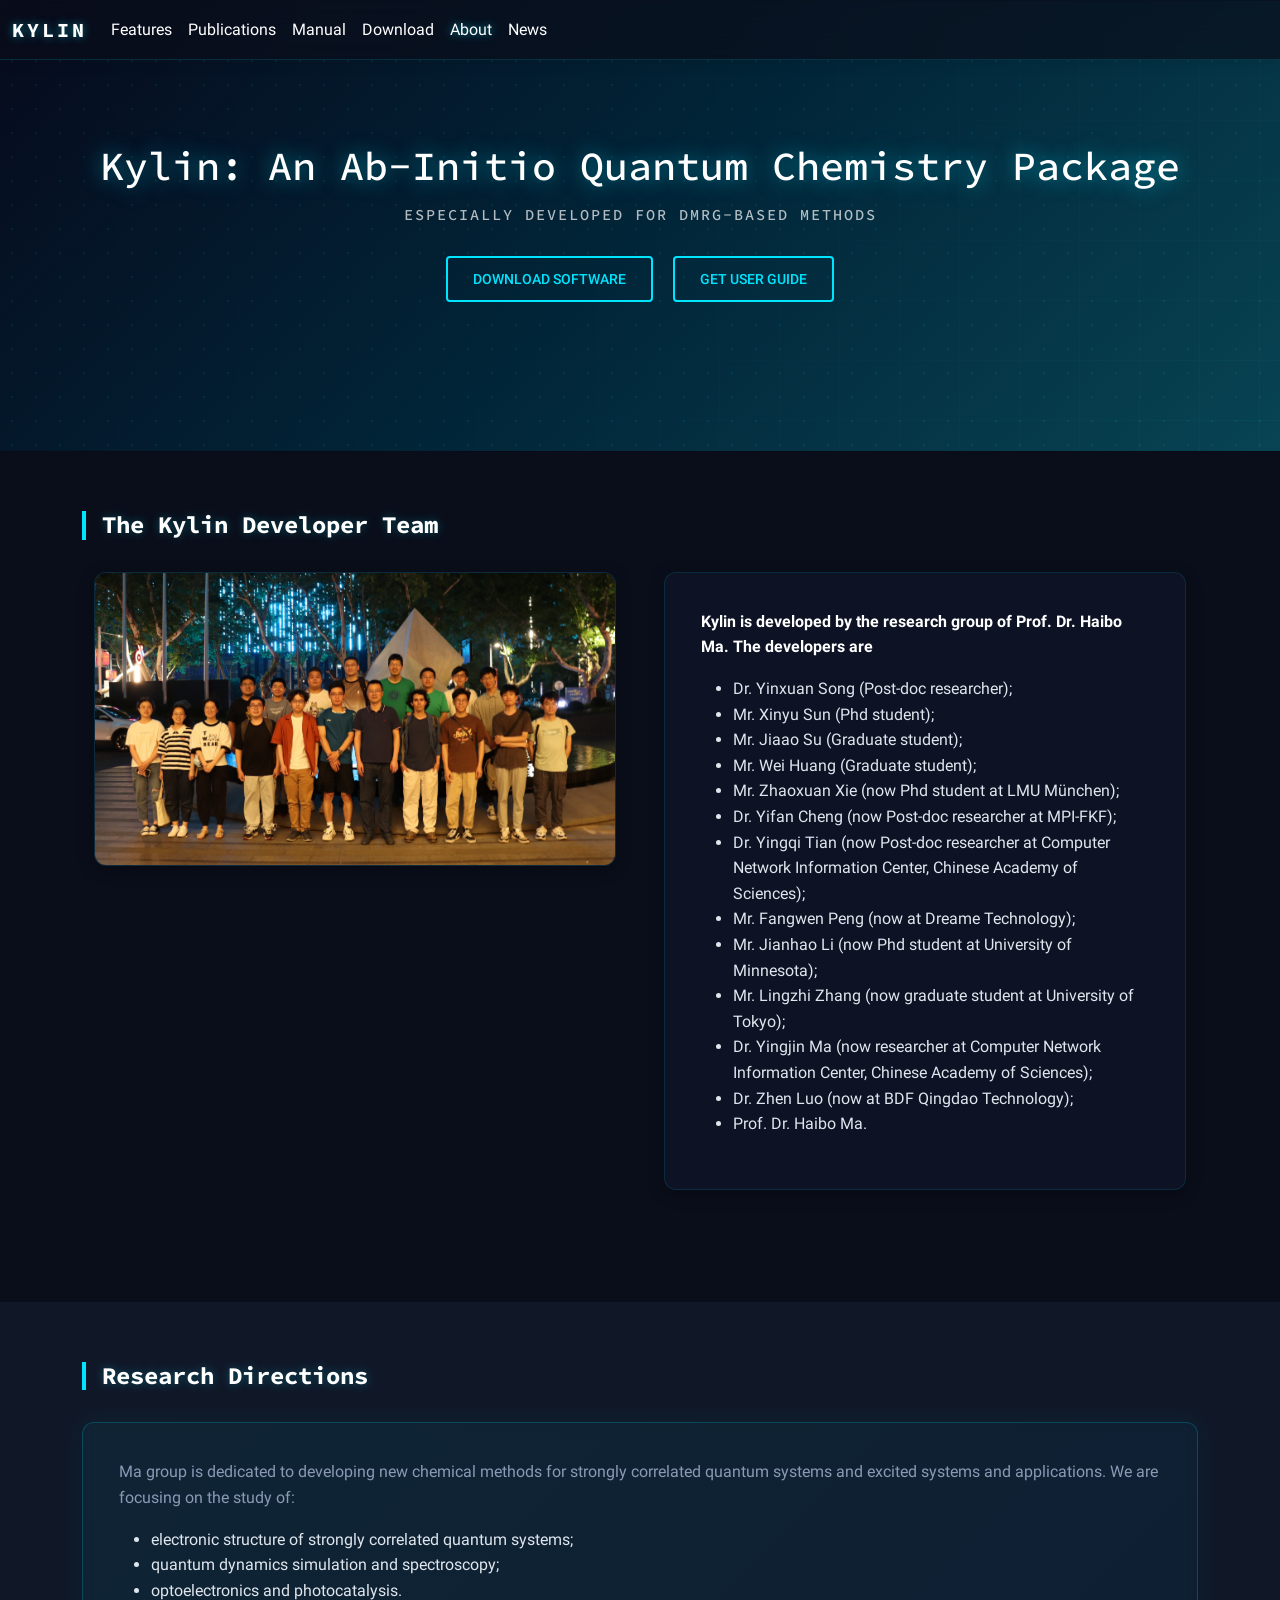
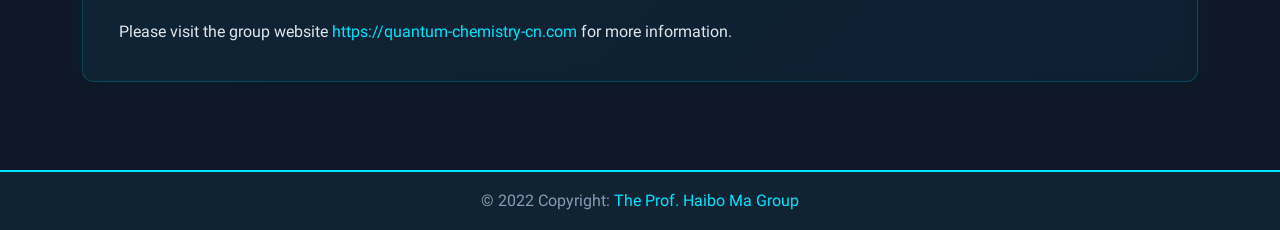
==== about.html @ 471c6437 "hello" ====
<!DOCTYPE html>
<html lang="en">

<head>
    <meta charset="UTF-8" />
    <meta name="viewport" content="width=device-width, initial-scale=1, shrink-to-fit=no" />
    <meta http-equiv="x-ua-compatible" content="ie=edge" />
    <title>Kylin: An Ab-Initio Quantum Chemistry Package</title>
    <!-- Google Fonts Roboto -->
    <link rel="stylesheet" href="css/roboto.css" />
    <!-- MDB -->
    <link rel="stylesheet" href="css/mdb.min.css" />
    <!-- Custom styles -->
    <link rel="stylesheet" href="css/style.css" />
</head>

<body>
    <!--Main Navigation-->
    <header>
        <style>
            /* Height for devices larger than 576px */
            @media (min-width: 992px) {
                #intro {
                    margin-top: -58.59px;
                    height: 50vh !important;
                }
            }

            .navbar .nav-link {
                color: #fff !important;
            }
        </style>

        <!-- Navbar -->
        <nav class="navbar navbar-expand-lg navbar-dark d-none d-lg-block" style="z-index: 2000;">
            <div class="container-fluid">
                <!-- Navbar brand -->
                <a class="navbar-brand nav-link" target="_blank" href="https://kylin-qc.com">
                    <strong>Kylin</strong>
                </a>
                <button class="navbar-toggler" type="button" data-mdb-toggle="collapse"
                    data-mdb-target="#navbarExample01" aria-controls="navbarExample01" aria-expanded="false"
                    aria-label="Toggle navigation">
                    <i class="fas fa-bars"></i>
                </button>
                <div class="collapse navbar-collapse" id="navbarExample01">
                    <ul class="navbar-nav me-auto mb-2 mb-lg-0">
                        <li class="nav-item">
                            <a class="nav-link" href="index.html" target="_self">Features</a>
                        </li>
                        <li class="nav-item">
                            <a class="nav-link" href="publications.html" target="_self">Publications</a>
                        </li>
                        <li class="nav-item">
                            <a class="nav-link" href="files/KylinManual.pdf" target="_self">Manual</a>
                        </li>
                        <li class="nav-item">
                            <a class="nav-link" href="download.html" target="_self">Download</a>
                        </li>
                        <li class="nav-item active">
                            <a class="nav-link" aria-current="page" href="about.html">About</a>
                        </li>
                        <li class="nav-item">
                            <a class="nav-link" href="news.html" target="_self">News</a>
                        </li>
                    </ul>
                </div>
            </div>
        </nav>
        <!-- Navbar -->

        <!-- Background image -->
        <div id="intro" class="bg-image vh-100 shadow-1-strong">
            <div class="mask">
                <div class="container d-flex align-items-center justify-content-center text-center h-100">
                    <div class="text-white">
                        <h1 class="mb-3">Kylin: An Ab-Initio Quantum Chemistry Package</h1>
                        <h5 class="mb-4">Especially Developed for DMRG-Based Methods</h5>
                        <a class="btn btn-outline-light btn-lg m-2" href="download.html" role="button" rel="nofollow"
                            target="_self">Download Software</a>
                        <a class="btn btn-outline-light btn-lg m-2" href="files/KylinManual.pdf" target="_self"
                            role="button">Get User Guide</a>
                    </div>
                </div>
            </div>
        </div>
        <!-- Background image -->
    </header>
    <!--Main Navigation-->

    <!--Main layout-->
    <main>
        <!--Section: Team-->
        <section class="section-block">
            <div class="container">
                <h4 class="section-title">The Kylin Developer Team</h4>
                <div class="row">
                    <div class="col-md-6 gx-5 mb-4">
                        <div class="content-card" style="padding: 0; overflow: hidden;">
                            <div class="bg-image hover-overlay ripple" data-mdb-ripple-color="light">
                                <img src="img/group.jpg" class="img-fluid" />
                                <a href="#!">
                                    <div class="mask" style="background-color: rgba(251, 251, 251, 0.15);"></div>
                                </a>
                            </div>
                        </div>
                    </div>
                    <div class="col-md-6 gx-5 mb-4">
                        <div class="content-card">
                            <p class="text-dark"><strong>
                                    Kylin is developed by the research group of Prof. Dr. Haibo Ma.
                                    The developers are
                                </strong></p>
                            <ul>
                                <li>Dr. Yinxuan Song (Post-doc researcher);</li>
                                <li>Mr. Xinyu Sun (Phd student);</li>
                                <li>Mr. Jiaao Su (Graduate student);</li>
                                <li>Mr. Wei Huang (Graduate student);</li>
                                <li>Mr. Zhaoxuan Xie (now Phd student at LMU München);</li>
                                <li>Dr. Yifan Cheng (now Post-doc researcher at MPI-FKF);</li>
                                <li>Dr. Yingqi Tian (now Post-doc researcher at Computer Network Information Center,
                                    Chinese Academy of Sciences);</li>
                                <li>Mr. Fangwen Peng (now at Dreame Technology);</li>
                                <li>Mr. Jianhao Li (now Phd student at University of Minnesota);</li>
                                <li>Mr. Lingzhi Zhang (now graduate student at University of Tokyo);</li>
                                <li>Dr. Yingjin Ma (now researcher at Computer Network Information Center, Chinese
                                    Academy of Sciences);</li>
                                <li>Dr. Zhen Luo (now at BDF Qingdao Technology);</li>
                                <li>Prof. Dr. Haibo Ma.</li>
                            </ul>
                        </div>
                    </div>
                </div>
            </div>
        </section>
        <!--Section: Team-->

        <!--Section: Research-->
        <section class="section-block section-alt">
            <div class="container">
                <h4 class="section-title">Research Directions</h4>
                <div class="content-card-highlight">
                    <p class="text-muted">
                        Ma group is dedicated to developing new chemical methods for strongly correlated quantum
                        systems and excited systems and applications.
                        We are focusing on the study of:
                    </p>
                    <ul>
                        <li>electronic structure of strongly correlated quantum systems;</li>
                        <li>quantum dynamics simulation and spectroscopy;</li>
                        <li>optoelectronics and photocatalysis.</li>
                    </ul>
                    <p class="text-dark mb-0">
                        Please visit the group website
                        <a href="https://quantum-chemistry-cn.com">https://quantum-chemistry-cn.com</a>
                        for more information.
                    </p>
                </div>
            </div>
        </section>
        <!--Section: Research-->
    </main>
    <!--Main layout-->

    <!--Footer-->
    <footer class="text-lg-start">
        <!-- Copyright -->
        <div class="text-center p-3">
            © 2022 Copyright:
            <a href="https://quantum-chemistry-cn.com">The Prof. Haibo Ma Group</a>
        </div>
        <!-- Copyright -->
    </footer>
    <!--Footer-->
    <!-- MDB -->
    <script type="text/javascript" src="js/mdb.min.js"></script>
    <!-- Custom scripts -->
    <script type="text/javascript" src="js/script.js"></script>
</body>

</html>
---- css/roboto.css ----
/* cyrillic-ext */
@font-face {
    font-family: 'Roboto';
    font-style: normal;
    font-weight: 300;
    font-display: swap;
    src: url(../fonts/roboto/v30/KFOlCnqEu92Fr1MmSU5fCRc4AMP6lbBP.woff2) format('woff2');
    unicode-range: U+0460-052F, U+1C80-1C88, U+20B4, U+2DE0-2DFF, U+A640-A69F, U+FE2E-FE2F;
  }
  /* cyrillic */
  @font-face {
    font-family: 'Roboto';
    font-style: normal;
    font-weight: 300;
    font-display: swap;
    src: url(../fonts/roboto/v30/KFOlCnqEu92Fr1MmSU5fABc4AMP6lbBP.woff2) format('woff2');
    unicode-range: U+0301, U+0400-045F, U+0490-0491, U+04B0-04B1, U+2116;
  }
  /* greek-ext */
  @font-face {
    font-family: 'Roboto';
    font-style: normal;
    font-weight: 300;
    font-display: swap;
    src: url(../fonts/roboto/v30/KFOlCnqEu92Fr1MmSU5fCBc4AMP6lbBP.woff2) format('woff2');
    unicode-range: U+1F00-1FFF;
  }
  /* greek */
  @font-face {
    font-family: 'Roboto';
    font-style: normal;
    font-weight: 300;
    font-display: swap;
    src: url(../fonts/roboto/v30/KFOlCnqEu92Fr1MmSU5fBxc4AMP6lbBP.woff2) format('woff2');
    unicode-range: U+0370-03FF;
  }
  /* vietnamese */
  @font-face {
    font-family: 'Roboto';
    font-style: normal;
    font-weight: 300;
    font-display: swap;
    src: url(../fonts/roboto/v30/KFOlCnqEu92Fr1MmSU5fCxc4AMP6lbBP.woff2) format('woff2');
    unicode-range: U+0102-0103, U+0110-0111, U+0128-0129, U+0168-0169, U+01A0-01A1, U+01AF-01B0, U+1EA0-1EF9, U+20AB;
  }
  /* latin-ext */
  @font-face {
    font-family: 'Roboto';
    font-style: normal;
    font-weight: 300;
    font-display: swap;
    src: url(../fonts/roboto/v30/KFOlCnqEu92Fr1MmSU5fChc4AMP6lbBP.woff2) format('woff2');
    unicode-range: U+0100-024F, U+0259, U+1E00-1EFF, U+2020, U+20A0-20AB, U+20AD-20CF, U+2113, U+2C60-2C7F, U+A720-A7FF;
  }
  /* latin */
  @font-face {
    font-family: 'Roboto';
    font-style: normal;
    font-weight: 300;
    font-display: swap;
    src: url(../fonts/roboto/v30/KFOlCnqEu92Fr1MmSU5fBBc4AMP6lQ.woff2) format('woff2');
    unicode-range: U+0000-00FF, U+0131, U+0152-0153, U+02BB-02BC, U+02C6, U+02DA, U+02DC, U+2000-206F, U+2074, U+20AC, U+2122, U+2191, U+2193, U+2212, U+2215, U+FEFF, U+FFFD;
  }
  /* cyrillic-ext */
  @font-face {
    font-family: 'Roboto';
    font-style: normal;
    font-weight: 400;
    font-display: swap;
    src: url(../fonts/roboto/v30/KFOmCnqEu92Fr1Mu72xKKTU1Kvnz.woff2) format('woff2');
    unicode-range: U+0460-052F, U+1C80-1C88, U+20B4, U+2DE0-2DFF, U+A640-A69F, U+FE2E-FE2F;
  }
  /* cyrillic */
  @font-face {
    font-family: 'Roboto';
    font-style: normal;
    font-weight: 400;
    font-display: swap;
    src: url(../fonts/roboto/v30/KFOmCnqEu92Fr1Mu5mxKKTU1Kvnz.woff2) format('woff2');
    unicode-range: U+0301, U+0400-045F, U+0490-0491, U+04B0-04B1, U+2116;
  }
  /* greek-ext */
  @font-face {
    font-family: 'Roboto';
    font-style: normal;
    font-weight: 400;
    font-display: swap;
    src: url(../fonts/roboto/v30/KFOmCnqEu92Fr1Mu7mxKKTU1Kvnz.woff2) format('woff2');
    unicode-range: U+1F00-1FFF;
  }
  /* greek */
  @font-face {
    font-family: 'Roboto';
    font-style: normal;
    font-weight: 400;
    font-display: swap;
    src: url(../fonts/roboto/v30/KFOmCnqEu92Fr1Mu4WxKKTU1Kvnz.woff2) format('woff2');
    unicode-range: U+0370-03FF;
  }
  /* vietnamese */
  @font-face {
    font-family: 'Roboto';
    font-style: normal;
    font-weight: 400;
    font-display: swap;
    src: url(../fonts/roboto/v30/KFOmCnqEu92Fr1Mu7WxKKTU1Kvnz.woff2) format('woff2');
    unicode-range: U+0102-0103, U+0110-0111, U+0128-0129, U+0168-0169, U+01A0-01A1, U+01AF-01B0, U+1EA0-1EF9, U+20AB;
  }
  /* latin-ext */
  @font-face {
    font-family: 'Roboto';
    font-style: normal;
    font-weight: 400;
    font-display: swap;
    src: url(../fonts/roboto/v30/KFOmCnqEu92Fr1Mu7GxKKTU1Kvnz.woff2) format('woff2');
    unicode-range: U+0100-024F, U+0259, U+1E00-1EFF, U+2020, U+20A0-20AB, U+20AD-20CF, U+2113, U+2C60-2C7F, U+A720-A7FF;
  }
  /* latin */
  @font-face {
    font-family: 'Roboto';
    font-style: normal;
    font-weight: 400;
    font-display: swap;
    src: url(../fonts/roboto/v30/KFOmCnqEu92Fr1Mu4mxKKTU1Kg.woff2) format('woff2');
    unicode-range: U+0000-00FF, U+0131, U+0152-0153, U+02BB-02BC, U+02C6, U+02DA, U+02DC, U+2000-206F, U+2074, U+20AC, U+2122, U+2191, U+2193, U+2212, U+2215, U+FEFF, U+FFFD;
  }
  /* cyrillic-ext */
  @font-face {
    font-family: 'Roboto';
    font-style: normal;
    font-weight: 500;
    font-display: swap;
    src: url(../fonts/roboto/v30/KFOlCnqEu92Fr1MmEU9fCRc4AMP6lbBP.woff2) format('woff2');
    unicode-range: U+0460-052F, U+1C80-1C88, U+20B4, U+2DE0-2DFF, U+A640-A69F, U+FE2E-FE2F;
  }
  /* cyrillic */
  @font-face {
    font-family: 'Roboto';
    font-style: normal;
    font-weight: 500;
    font-display: swap;
    src: url(../fonts/roboto/v30/KFOlCnqEu92Fr1MmEU9fABc4AMP6lbBP.woff2) format('woff2');
    unicode-range: U+0301, U+0400-045F, U+0490-0491, U+04B0-04B1, U+2116;
  }
  /* greek-ext */
  @font-face {
    font-family: 'Roboto';
    font-style: normal;
    font-weight: 500;
    font-display: swap;
    src: url(../fonts/roboto/v30/KFOlCnqEu92Fr1MmEU9fCBc4AMP6lbBP.woff2) format('woff2');
    unicode-range: U+1F00-1FFF;
  }
  /* greek */
  @font-face {
    font-family: 'Roboto';
    font-style: normal;
    font-weight: 500;
    font-display: swap;
    src: url(../fonts/roboto/v30/KFOlCnqEu92Fr1MmEU9fBxc4AMP6lbBP.woff2) format('woff2');
    unicode-range: U+0370-03FF;
  }
  /* vietnamese */
  @font-face {
    font-family: 'Roboto';
    font-style: normal;
    font-weight: 500;
    font-display: swap;
    src: url(../fonts/roboto/v30/KFOlCnqEu92Fr1MmEU9fCxc4AMP6lbBP.woff2) format('woff2');
    unicode-range: U+0102-0103, U+0110-0111, U+0128-0129, U+0168-0169, U+01A0-01A1, U+01AF-01B0, U+1EA0-1EF9, U+20AB;
  }
  /* latin-ext */
  @font-face {
    font-family: 'Roboto';
    font-style: normal;
    font-weight: 500;
    font-display: swap;
    src: url(../fonts/roboto/v30/KFOlCnqEu92Fr1MmEU9fChc4AMP6lbBP.woff2) format('woff2');
    unicode-range: U+0100-024F, U+0259, U+1E00-1EFF, U+2020, U+20A0-20AB, U+20AD-20CF, U+2113, U+2C60-2C7F, U+A720-A7FF;
  }
  /* latin */
  @font-face {
    font-family: 'Roboto';
    font-style: normal;
    font-weight: 500;
    font-display: swap;
    src: url(../fonts/roboto/v30/KFOlCnqEu92Fr1MmEU9fBBc4AMP6lQ.woff2) format('woff2');
    unicode-range: U+0000-00FF, U+0131, U+0152-0153, U+02BB-02BC, U+02C6, U+02DA, U+02DC, U+2000-206F, U+2074, U+20AC, U+2122, U+2191, U+2193, U+2212, U+2215, U+FEFF, U+FFFD;
  }
  /* cyrillic-ext */
  @font-face {
    font-family: 'Roboto';
    font-style: normal;
    font-weight: 700;
    font-display: swap;
    src: url(../fonts/roboto/v30/KFOlCnqEu92Fr1MmWUlfCRc4AMP6lbBP.woff2) format('woff2');
    unicode-range: U+0460-052F, U+1C80-1C88, U+20B4, U+2DE0-2DFF, U+A640-A69F, U+FE2E-FE2F;
  }
  /* cyrillic */
  @font-face {
    font-family: 'Roboto';
    font-style: normal;
    font-weight: 700;
    font-display: swap;
    src: url(../fonts/roboto/v30/KFOlCnqEu92Fr1MmWUlfABc4AMP6lbBP.woff2) format('woff2');
    unicode-range: U+0301, U+0400-045F, U+0490-0491, U+04B0-04B1, U+2116;
  }
  /* greek-ext */
  @font-face {
    font-family: 'Roboto';
    font-style: normal;
    font-weight: 700;
    font-display: swap;
    src: url(../fonts/roboto/v30/KFOlCnqEu92Fr1MmWUlfCBc4AMP6lbBP.woff2) format('woff2');
    unicode-range: U+1F00-1FFF;
  }
  /* greek */
  @font-face {
    font-family: 'Roboto';
    font-style: normal;
    font-weight: 700;
    font-display: swap;
    src: url(../fonts/roboto/v30/KFOlCnqEu92Fr1MmWUlfBxc4AMP6lbBP.woff2) format('woff2');
    unicode-range: U+0370-03FF;
  }
  /* vietnamese */
  @font-face {
    font-family: 'Roboto';
    font-style: normal;
    font-weight: 700;
    font-display: swap;
    src: url(../fonts/roboto/v30/KFOlCnqEu92Fr1MmWUlfCxc4AMP6lbBP.woff2) format('woff2');
    unicode-range: U+0102-0103, U+0110-0111, U+0128-0129, U+0168-0169, U+01A0-01A1, U+01AF-01B0, U+1EA0-1EF9, U+20AB;
  }
  /* latin-ext */
  @font-face {
    font-family: 'Roboto';
    font-style: normal;
    font-weight: 700;
    font-display: swap;
    src: url(../fonts/roboto/v30/KFOlCnqEu92Fr1MmWUlfChc4AMP6lbBP.woff2) format('woff2');
    unicode-range: U+0100-024F, U+0259, U+1E00-1EFF, U+2020, U+20A0-20AB, U+20AD-20CF, U+2113, U+2C60-2C7F, U+A720-A7FF;
  }
  /* latin */
  @font-face {
    font-family: 'Roboto';
    font-style: normal;
    font-weight: 700;
    font-display: swap;
    src: url(../fonts/roboto/v30/KFOlCnqEu92Fr1MmWUlfBBc4AMP6lQ.woff2) format('woff2');
    unicode-range: U+0000-00FF, U+0131, U+0152-0153, U+02BB-02BC, U+02C6, U+02DA, U+02DC, U+2000-206F, U+2074, U+20AC, U+2122, U+2191, U+2193, U+2212, U+2215, U+FEFF, U+FFFD;
  }
---- css/style.css ----
/* Kylin Website - Dark Sci-Fi Theme */
@import url('https://fonts.googleapis.com/css2?family=Source+Code+Pro:wght@400;600;700&display=swap');

:root {
  --mdb-primary: #00e5ff;
  --mdb-primary-rgb: 0, 229, 255;
  --mdb-body-bg: #0a0e1a;
  --mdb-body-color: #e0e6ed;
  --mdb-body-bg-rgb: 10, 14, 26;
  --mdb-body-color-rgb: 224, 230, 237;
  --sci-bg: #0a0e1a;
  --sci-bg-light: #101828;
  --sci-accent: #00e5ff;
  --sci-accent-rgb: 0, 229, 255;
  --sci-glass: rgba(15, 20, 40, 0.75);
  --sci-glass-border: rgba(0, 229, 255, 0.12);
  --sci-text: #e0e6ed;
  --sci-text-muted: #8a9ab5;
}

/* ===== Global ===== */
body {
  background-color: var(--sci-bg);
  color: var(--sci-text);
  background-image:
    repeating-linear-gradient(0deg, transparent, transparent 59px, rgba(0, 229, 255, 0.03) 59px, rgba(0, 229, 255, 0.03) 60px),
    repeating-linear-gradient(90deg, transparent, transparent 59px, rgba(0, 229, 255, 0.03) 59px, rgba(0, 229, 255, 0.03) 60px);
  background-size: 60px 60px;
}

.text-muted {
  color: var(--sci-text-muted) !important;
}

a {
  color: var(--sci-accent);
}

a:hover {
  color: #62f0ff;
  text-shadow: 0 0 6px rgba(0, 229, 255, 0.4);
}

h1, h2, h3, h4, h5, h6,
.navbar-brand {
  font-family: 'Source Code Pro', 'Roboto Mono', monospace;
}

/* ===== Hero section ===== */
#intro {
  position: relative;
}

#intro .mask {
  position: relative;
  background: linear-gradient(
    135deg,
    rgba(6, 10, 28, 0.92),
    rgba(0, 40, 60, 0.88) 50%,
    rgba(0, 229, 255, 0.25) 100%
  ) !important;
}

#intro .mask::before {
  content: '';
  position: absolute;
  inset: 0;
  background-image:
    radial-gradient(circle, rgba(0, 229, 255, 0.08) 1px, transparent 1px);
  background-size: 24px 24px;
  pointer-events: none;
  animation: grid-drift 20s linear infinite;
}

@keyframes grid-drift {
  from { background-position: 0 0; }
  to   { background-position: 24px 24px; }
}

#intro h1 {
  text-shadow: 0 0 20px rgba(0, 229, 255, 0.5);
}

#intro h5 {
  color: rgba(255, 255, 255, 0.7);
  letter-spacing: 2px;
  text-transform: uppercase;
  font-size: 0.95rem;
}

/* ===== Buttons ===== */
.btn-outline-light {
  border-color: var(--sci-accent);
  color: var(--sci-accent);
  transition: all 0.3s ease;
}

.btn-outline-light:hover {
  background-color: var(--sci-accent);
  color: var(--sci-bg);
  box-shadow: 0 0 18px rgba(0, 229, 255, 0.45);
}

.btn-primary,
.bg-primary,
.text-primary,
a.text-primary:hover {
  --mdb-btn-bg: #00e5ff;
  --mdb-btn-color: #0a0e1a;
}

/* ===== Navbar ===== */
.navbar.navbar-dark {
  background: rgba(10, 14, 26, 0.7) !important;
  backdrop-filter: blur(14px);
  -webkit-backdrop-filter: blur(14px);
  border-bottom: 1px solid rgba(0, 229, 255, 0.15);
}

.navbar-brand strong {
  letter-spacing: 3px;
  text-transform: uppercase;
  text-shadow: 0 0 8px rgba(0, 229, 255, 0.5);
}

.navbar .nav-link {
  transition: color 0.2s, text-shadow 0.2s;
}

.navbar .nav-link:hover,
.navbar .nav-item.active .nav-link {
  text-shadow: 0 0 8px rgba(0, 229, 255, 0.6);
}

/* ===== Section layout ===== */
.section-block {
  padding: 60px 0;
  background-color: var(--sci-bg);
}

.section-alt {
  background-color: var(--sci-bg-light);
}

/* ===== Section titles ===== */
.section-title {
  font-size: 1.5rem;
  font-weight: 700;
  padding-left: 16px;
  border-left: 4px solid var(--sci-accent);
  margin-bottom: 2rem;
  color: #fff;
  text-shadow: 0 0 10px rgba(0, 229, 255, 0.3);
}

.section-title-center {
  font-size: 1.5rem;
  font-weight: 700;
  margin-bottom: 2.5rem;
  position: relative;
  display: inline-block;
  color: #fff;
  text-shadow: 0 0 10px rgba(0, 229, 255, 0.3);
}

.section-title-center::after {
  content: '';
  display: block;
  width: 50px;
  height: 3px;
  background: var(--sci-accent);
  margin: 10px auto 0;
  border-radius: 2px;
  box-shadow: 0 0 8px rgba(0, 229, 255, 0.6);
  animation: glow-pulse 2.5s ease-in-out infinite;
}

@keyframes glow-pulse {
  0%, 100% { box-shadow: 0 0 6px rgba(0, 229, 255, 0.4); }
  50%      { box-shadow: 0 0 16px rgba(0, 229, 255, 0.8); }
}

/* ===== Cards ===== */
.card {
  border: 1px solid var(--sci-glass-border);
  border-radius: 12px;
  background: var(--sci-glass);
  backdrop-filter: blur(6px);
  box-shadow: 0 4px 16px rgba(0, 229, 255, 0.06);
  transition: transform 0.3s ease, box-shadow 0.3s ease, border-color 0.3s ease;
}

.card:hover {
  transform: translateY(-6px);
  border-color: rgba(0, 229, 255, 0.35);
  box-shadow: 0 0 24px rgba(0, 229, 255, 0.2), 0 8px 32px rgba(0, 0, 0, 0.4);
}

.card-body {
  color: var(--sci-text);
}

.card-title {
  color: #fff;
}

.card-text {
  color: var(--sci-text-muted);
}

/* ===== Year block (publications / news) ===== */
.year-block {
  border-left: 3px solid var(--sci-accent);
  padding: 20px 24px;
  margin-bottom: 28px;
  background: rgba(0, 229, 255, 0.03);
  border-radius: 0 8px 8px 0;
  backdrop-filter: blur(4px);
}

.year-block h5 {
  font-weight: 700;
  color: var(--sci-accent);
  margin-bottom: 12px;
  text-shadow: 0 0 8px rgba(0, 229, 255, 0.3);
}

.year-block ul {
  margin-bottom: 0;
}

/* ===== Content card (download / about) ===== */
.content-card {
  background: var(--sci-glass);
  border: 1px solid var(--sci-glass-border);
  border-radius: 12px;
  padding: 36px;
  box-shadow: 0 4px 16px rgba(0, 0, 0, 0.3);
  margin-bottom: 28px;
  backdrop-filter: blur(6px);
}

.content-card-highlight {
  background: linear-gradient(135deg, rgba(0, 229, 255, 0.06), rgba(0, 100, 140, 0.1));
  border: 1px solid rgba(0, 229, 255, 0.2);
  border-radius: 12px;
  padding: 36px;
  box-shadow: 0 0 20px rgba(0, 229, 255, 0.08), 0 4px 16px rgba(0, 0, 0, 0.3);
  margin-bottom: 28px;
  backdrop-filter: blur(6px);
}

/* ===== Footer ===== */
footer {
  background-color: var(--sci-bg-light) !important;
  border-top: 2px solid var(--sci-accent);
  color: var(--sci-text-muted);
}

footer .text-center.p-3 {
  background-color: rgba(0, 229, 255, 0.05) !important;
}

footer a {
  color: var(--sci-accent) !important;
}

/* ===== Overrides for MDB text utilities on dark bg ===== */
.text-dark {
  color: var(--sci-text) !important;
}

strong {
  color: #fff;
}

.bg-light {
  background-color: var(--sci-bg-light) !important;
}

/* ===== Scrollbar (Webkit) ===== */
::-webkit-scrollbar {
  width: 8px;
}

::-webkit-scrollbar-track {
  background: var(--sci-bg);
}

::-webkit-scrollbar-thumb {
  background: rgba(0, 229, 255, 0.2);
  border-radius: 4px;
}

::-webkit-scrollbar-thumb:hover {
  background: rgba(0, 229, 255, 0.4);
}

/* ===== Feature grid (6-card layout) ===== */
.feature-grid {
  display: grid;
  grid-template-columns: repeat(3, 1fr);
  gap: 24px;
}

@media (max-width: 991px) {
  .feature-grid { grid-template-columns: repeat(2, 1fr); }
}

@media (max-width: 575px) {
  .feature-grid { grid-template-columns: 1fr; }
}

.feature-card {
  background: var(--sci-glass);
  border: 1px solid var(--sci-glass-border);
  border-radius: 10px;
  padding: 28px 24px;
  backdrop-filter: blur(6px);
  transition: transform 0.3s ease, box-shadow 0.3s ease, border-color 0.3s ease;
  position: relative;
  overflow: hidden;
}

.feature-card::before {
  content: '';
  position: absolute;
  top: 0;
  left: 0;
  width: 3px;
  height: 100%;
  background: var(--sci-accent);
  opacity: 0;
  transition: opacity 0.3s ease;
}

.feature-card:hover {
  transform: translateY(-4px);
  border-color: rgba(0, 229, 255, 0.3);
  box-shadow: 0 0 20px rgba(0, 229, 255, 0.15), 0 8px 28px rgba(0, 0, 0, 0.35);
}

.feature-card:hover::before {
  opacity: 1;
}

.feature-card-icon {
  font-size: 1.6rem;
  margin-bottom: 14px;
  display: block;
  opacity: 0.9;
}

.feature-card h5 {
  font-size: 1.05rem;
  font-weight: 700;
  color: #fff;
  margin-bottom: 10px;
  letter-spacing: 0.5px;
}

.feature-card p {
  color: var(--sci-text-muted);
  font-size: 0.88rem;
  line-height: 1.6;
  margin-bottom: 12px;
}

/* ===== Feature tags ===== */
.feature-tag {
  display: inline-block;
  padding: 2px 10px;
  font-size: 0.72rem;
  font-family: 'Source Code Pro', monospace;
  font-weight: 600;
  color: var(--sci-accent);
  background: rgba(0, 229, 255, 0.08);
  border: 1px solid rgba(0, 229, 255, 0.2);
  border-radius: 4px;
  margin: 2px 3px 2px 0;
  letter-spacing: 0.5px;
  white-space: nowrap;
}

/* ===== Code panel ===== */
.code-panel {
  background: rgba(8, 12, 24, 0.9);
  border: 1px solid rgba(0, 229, 255, 0.15);
  border-left: 3px solid var(--sci-accent);
  border-radius: 0 8px 8px 0;
  padding: 0;
  margin-bottom: 24px;
  overflow: hidden;
  font-family: 'Source Code Pro', 'Consolas', monospace;
}

.code-panel-label {
  display: block;
  padding: 8px 16px;
  font-size: 0.78rem;
  font-weight: 600;
  color: var(--sci-accent);
  background: rgba(0, 229, 255, 0.06);
  border-bottom: 1px solid rgba(0, 229, 255, 0.1);
  letter-spacing: 1px;
  text-transform: none;
  font-family: 'Source Code Pro', monospace;
}

.code-panel pre {
  margin: 0;
  padding: 16px 20px;
  font-size: 0.82rem;
  line-height: 1.7;
  color: var(--sci-text);
  background: transparent;
  overflow-x: auto;
  white-space: pre;
}

.code-panel pre .code-keyword {
  color: var(--sci-accent);
}

.code-panel pre .code-value {
  color: #a8d8a8;
}

.code-panel pre .code-comment {
  color: #5a6a80;
  font-style: italic;
}

/* ===== Output format block ===== */
.output-block {
  background: rgba(8, 12, 24, 0.85);
  border: 1px solid rgba(0, 229, 255, 0.12);
  border-radius: 8px;
  padding: 20px 24px;
  font-family: 'Source Code Pro', monospace;
  font-size: 0.8rem;
  line-height: 1.8;
  color: var(--sci-text-muted);
  overflow-x: auto;
}

.output-block .out-tag {
  color: var(--sci-accent);
  font-weight: 700;
}

.output-block .out-key {
  color: #c8d8e8;
}

.output-block .out-val {
  color: #a8d8a8;
}

/* ===== Section subtitle ===== */
.section-subtitle {
  color: var(--sci-text-muted);
  font-size: 0.95rem;
  margin-top: -1.5rem;
  margin-bottom: 2.5rem;
  letter-spacing: 0.5px;
}

/* ===== Tech list with tags ===== */
.tech-list {
  list-style: none;
  padding: 0;
  margin: 0;
}

.tech-list li {
  padding: 8px 0;
  border-bottom: 1px solid rgba(0, 229, 255, 0.06);
  color: var(--sci-text);
  font-size: 0.92rem;
  display: flex;
  align-items: baseline;
  gap: 10px;
}

.tech-list li:last-child {
  border-bottom: none;
}

.tech-list li::before {
  content: '\25B8';
  color: var(--sci-accent);
  font-size: 0.7rem;
  flex-shrink: 0;
}

/* ===== Quick-start two-column ===== */
.quickstart-grid {
  display: grid;
  grid-template-columns: 1fr 1fr;
  gap: 24px;
}

@media (max-width: 767px) {
  .quickstart-grid { grid-template-columns: 1fr; }
}
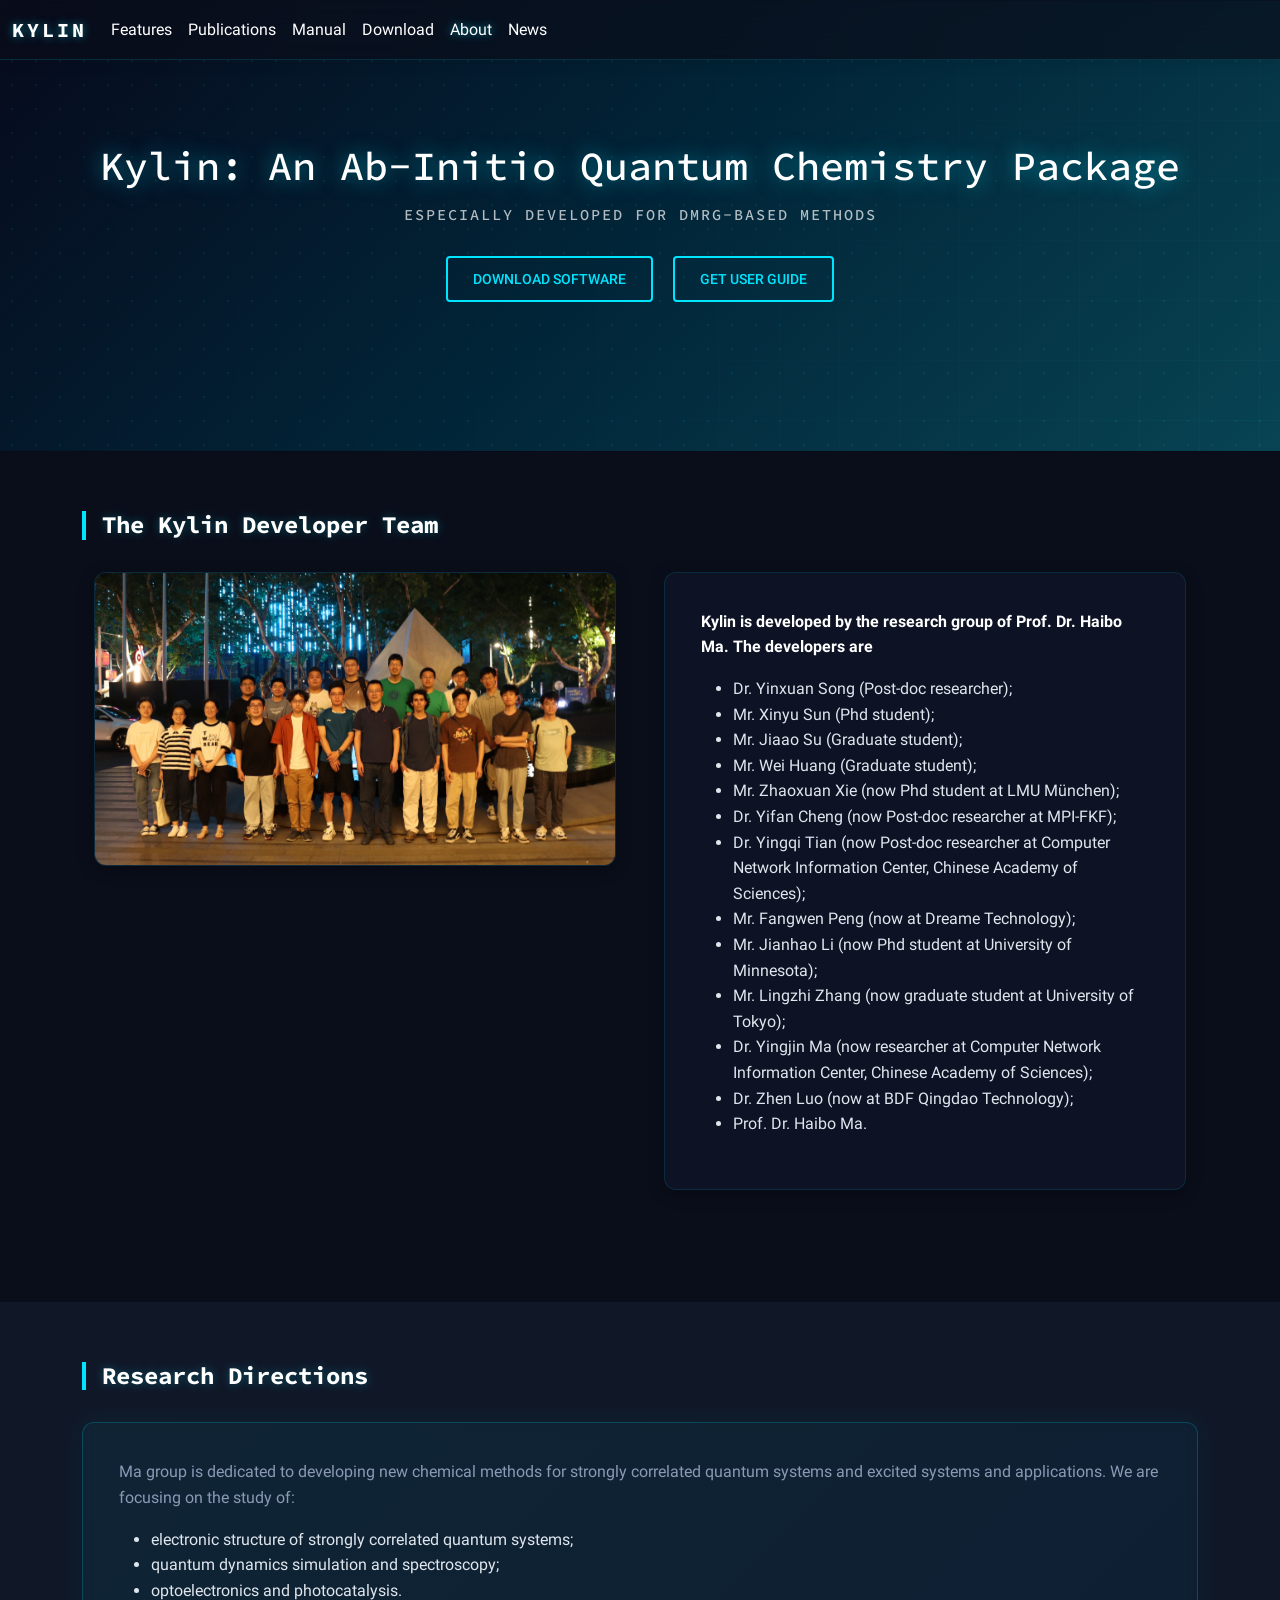
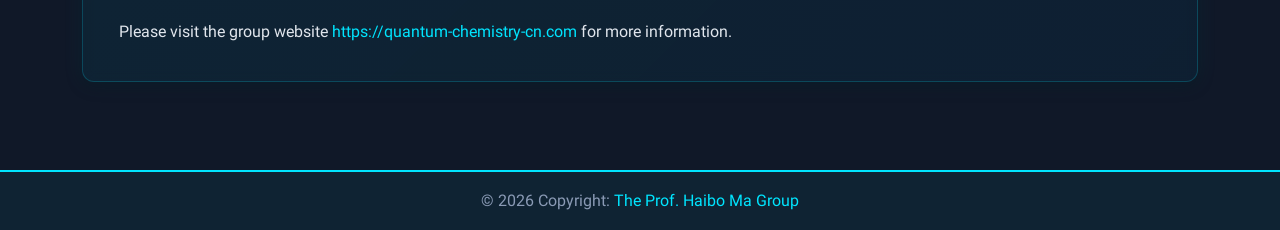
==== commit b8f3dc4e: "3.19" ====
--- a/about.html
+++ b/about.html
@@ -166,7 +166,7 @@
     <footer class="text-lg-start">
         <!-- Copyright -->
         <div class="text-center p-3">
-            © 2022 Copyright:
+            © 2026 Copyright:
             <a href="https://quantum-chemistry-cn.com">The Prof. Haibo Ma Group</a>
         </div>
         <!-- Copyright -->
--- a/css/style.css
+++ b/css/style.css
@@ -20,6 +20,9 @@
 
 /* ===== Global ===== */
 body {
+  display: flex !important;
+  flex-direction: column !important;
+  min-height: 100vh !important;
   background-color: var(--sci-bg);
   color: var(--sci-text);
   background-image:
@@ -130,6 +133,11 @@
 .navbar .nav-link:hover,
 .navbar .nav-item.active .nav-link {
   text-shadow: 0 0 8px rgba(0, 229, 255, 0.6);
+}
+
+/* ===== Main content flex grow ===== */
+main {
+  flex: 1;
 }
 
 /* ===== Section layout ===== */
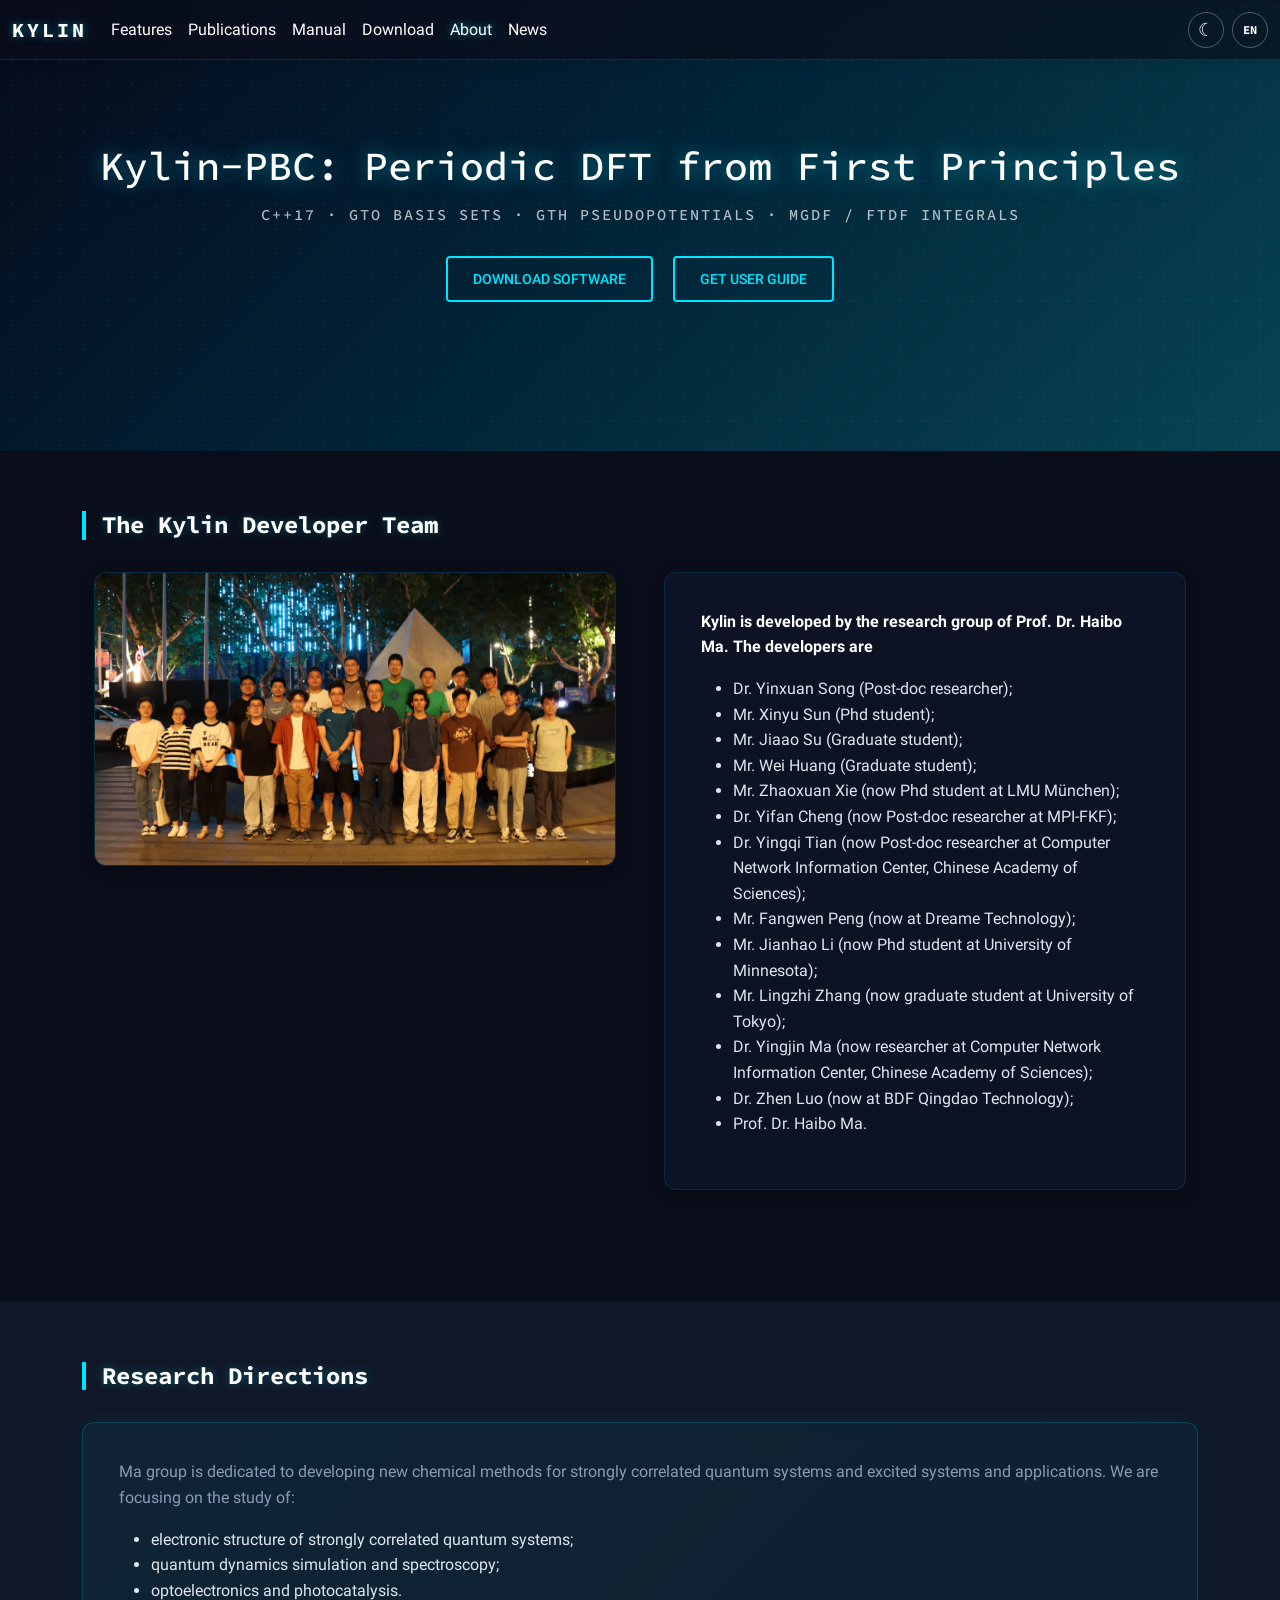
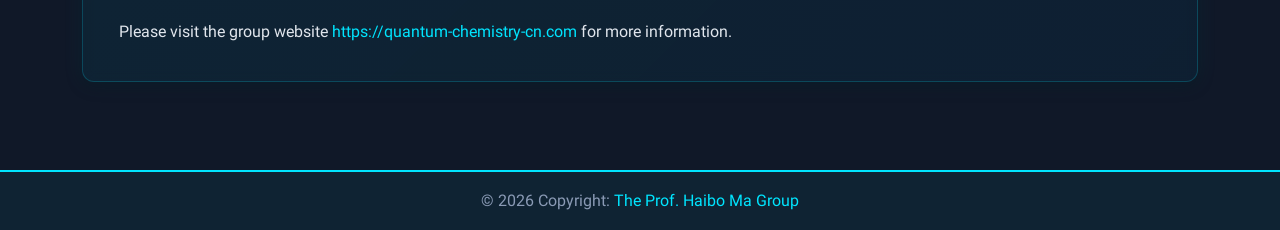
==== commit 9eed428c: "hello" ====
--- a/about.html
+++ b/about.html
@@ -5,13 +5,15 @@
     <meta charset="UTF-8" />
     <meta name="viewport" content="width=device-width, initial-scale=1, shrink-to-fit=no" />
     <meta http-equiv="x-ua-compatible" content="ie=edge" />
-    <title>Kylin: An Ab-Initio Quantum Chemistry Package</title>
+    <title>Kylin-PBC: Periodic Density Functional Theory Program</title>
     <!-- Google Fonts Roboto -->
     <link rel="stylesheet" href="css/roboto.css" />
     <!-- MDB -->
     <link rel="stylesheet" href="css/mdb.min.css" />
     <!-- Custom styles -->
     <link rel="stylesheet" href="css/style.css" />
+    <!-- Theme switcher -->
+    <link rel="stylesheet" href="css/theme.css" />
 </head>
 
 <body>
@@ -27,7 +29,7 @@
             }
 
             .navbar .nav-link {
-                color: #fff !important;
+                color: var(--sci-heading) !important;
             }
         </style>
 
@@ -35,7 +37,7 @@
         <nav class="navbar navbar-expand-lg navbar-dark d-none d-lg-block" style="z-index: 2000;">
             <div class="container-fluid">
                 <!-- Navbar brand -->
-                <a class="navbar-brand nav-link" target="_blank" href="https://kylin-qc.com">
+                <a class="navbar-brand nav-link" target="_blank" href="https://kylin-pbc.com">
                     <strong>Kylin</strong>
                 </a>
                 <button class="navbar-toggler" type="button" data-mdb-toggle="collapse"
@@ -46,24 +48,26 @@
                 <div class="collapse navbar-collapse" id="navbarExample01">
                     <ul class="navbar-nav me-auto mb-2 mb-lg-0">
                         <li class="nav-item">
-                            <a class="nav-link" href="index.html" target="_self">Features</a>
+                            <a class="nav-link" href="index.html" target="_self" data-i18n="nav.features">Features</a>
                         </li>
                         <li class="nav-item">
-                            <a class="nav-link" href="publications.html" target="_self">Publications</a>
+                            <a class="nav-link" href="publications.html" target="_self" data-i18n="nav.publications">Publications</a>
                         </li>
                         <li class="nav-item">
-                            <a class="nav-link" href="files/KylinManual.pdf" target="_self">Manual</a>
+                            <a class="nav-link" href="files/KylinManual.pdf" target="_self" data-i18n="nav.manual">Manual</a>
                         </li>
                         <li class="nav-item">
-                            <a class="nav-link" href="download.html" target="_self">Download</a>
+                            <a class="nav-link" href="download.html" target="_self" data-i18n="nav.download">Download</a>
                         </li>
                         <li class="nav-item active">
-                            <a class="nav-link" aria-current="page" href="about.html">About</a>
+                            <a class="nav-link" aria-current="page" href="about.html" data-i18n="nav.about">About</a>
                         </li>
                         <li class="nav-item">
-                            <a class="nav-link" href="news.html" target="_self">News</a>
+                            <a class="nav-link" href="news.html" target="_self" data-i18n="nav.news">News</a>
                         </li>
                     </ul>
+                    <button id="theme-toggle" class="theme-toggle-btn" aria-label="Toggle theme">&#9790;</button>
+                    <button id="lang-toggle" class="lang-toggle-btn" aria-label="Toggle language">EN</button>
                 </div>
             </div>
         </nav>
@@ -74,12 +78,12 @@
             <div class="mask">
                 <div class="container d-flex align-items-center justify-content-center text-center h-100">
                     <div class="text-white">
-                        <h1 class="mb-3">Kylin: An Ab-Initio Quantum Chemistry Package</h1>
-                        <h5 class="mb-4">Especially Developed for DMRG-Based Methods</h5>
+                        <h1 class="mb-3" data-i18n="hero.title">Kylin-PBC: Periodic DFT from First Principles</h1>
+                        <h5 class="mb-4" data-i18n="hero.subtitle">C++17 &middot; GTO Basis Sets &middot; GTH Pseudopotentials &middot; MGDF / FTDF Integrals</h5>
                         <a class="btn btn-outline-light btn-lg m-2" href="download.html" role="button" rel="nofollow"
-                            target="_self">Download Software</a>
+                            target="_self" data-i18n="hero.btn.download">Download Software</a>
                         <a class="btn btn-outline-light btn-lg m-2" href="files/KylinManual.pdf" target="_self"
-                            role="button">Get User Guide</a>
+                            role="button" data-i18n="hero.btn.manual">Get User Guide</a>
                     </div>
                 </div>
             </div>
@@ -93,7 +97,7 @@
         <!--Section: Team-->
         <section class="section-block">
             <div class="container">
-                <h4 class="section-title">The Kylin Developer Team</h4>
+                <h4 class="section-title" data-i18n="about.team.title">The Kylin Developer Team</h4>
                 <div class="row">
                     <div class="col-md-6 gx-5 mb-4">
                         <div class="content-card" style="padding: 0; overflow: hidden;">
@@ -107,26 +111,26 @@
                     </div>
                     <div class="col-md-6 gx-5 mb-4">
                         <div class="content-card">
-                            <p class="text-dark"><strong>
+                            <p class="text-dark"><strong data-i18n="about.team.intro">
                                     Kylin is developed by the research group of Prof. Dr. Haibo Ma.
                                     The developers are
                                 </strong></p>
                             <ul>
-                                <li>Dr. Yinxuan Song (Post-doc researcher);</li>
-                                <li>Mr. Xinyu Sun (Phd student);</li>
-                                <li>Mr. Jiaao Su (Graduate student);</li>
-                                <li>Mr. Wei Huang (Graduate student);</li>
-                                <li>Mr. Zhaoxuan Xie (now Phd student at LMU München);</li>
-                                <li>Dr. Yifan Cheng (now Post-doc researcher at MPI-FKF);</li>
-                                <li>Dr. Yingqi Tian (now Post-doc researcher at Computer Network Information Center,
+                                <li data-i18n="about.team.member1">Dr. Yinxuan Song (Post-doc researcher);</li>
+                                <li data-i18n="about.team.member2">Mr. Xinyu Sun (Phd student);</li>
+                                <li data-i18n="about.team.member3">Mr. Jiaao Su (Graduate student);</li>
+                                <li data-i18n="about.team.member4">Mr. Wei Huang (Graduate student);</li>
+                                <li data-i18n="about.team.member5">Mr. Zhaoxuan Xie (now Phd student at LMU München);</li>
+                                <li data-i18n="about.team.member6">Dr. Yifan Cheng (now Post-doc researcher at MPI-FKF);</li>
+                                <li data-i18n="about.team.member7">Dr. Yingqi Tian (now Post-doc researcher at Computer Network Information Center,
                                     Chinese Academy of Sciences);</li>
-                                <li>Mr. Fangwen Peng (now at Dreame Technology);</li>
-                                <li>Mr. Jianhao Li (now Phd student at University of Minnesota);</li>
-                                <li>Mr. Lingzhi Zhang (now graduate student at University of Tokyo);</li>
-                                <li>Dr. Yingjin Ma (now researcher at Computer Network Information Center, Chinese
+                                <li data-i18n="about.team.member8">Mr. Fangwen Peng (now at Dreame Technology);</li>
+                                <li data-i18n="about.team.member9">Mr. Jianhao Li (now Phd student at University of Minnesota);</li>
+                                <li data-i18n="about.team.member10">Mr. Lingzhi Zhang (now graduate student at University of Tokyo);</li>
+                                <li data-i18n="about.team.member11">Dr. Yingjin Ma (now researcher at Computer Network Information Center, Chinese
                                     Academy of Sciences);</li>
-                                <li>Dr. Zhen Luo (now at BDF Qingdao Technology);</li>
-                                <li>Prof. Dr. Haibo Ma.</li>
+                                <li data-i18n="about.team.member12">Dr. Zhen Luo (now at BDF Qingdao Technology);</li>
+                                <li data-i18n="about.team.member13">Prof. Dr. Haibo Ma.</li>
                             </ul>
                         </div>
                     </div>
@@ -138,19 +142,19 @@
         <!--Section: Research-->
         <section class="section-block section-alt">
             <div class="container">
-                <h4 class="section-title">Research Directions</h4>
+                <h4 class="section-title" data-i18n="about.research.title">Research Directions</h4>
                 <div class="content-card-highlight">
-                    <p class="text-muted">
+                    <p class="text-muted" data-i18n="about.research.desc">
                         Ma group is dedicated to developing new chemical methods for strongly correlated quantum
                         systems and excited systems and applications.
                         We are focusing on the study of:
                     </p>
                     <ul>
-                        <li>electronic structure of strongly correlated quantum systems;</li>
-                        <li>quantum dynamics simulation and spectroscopy;</li>
-                        <li>optoelectronics and photocatalysis.</li>
+                        <li data-i18n="about.research.item1">electronic structure of strongly correlated quantum systems;</li>
+                        <li data-i18n="about.research.item2">quantum dynamics simulation and spectroscopy;</li>
+                        <li data-i18n="about.research.item3">optoelectronics and photocatalysis.</li>
                     </ul>
-                    <p class="text-dark mb-0">
+                    <p class="text-dark mb-0" data-i18n-html="about.research.visit">
                         Please visit the group website
                         <a href="https://quantum-chemistry-cn.com">https://quantum-chemistry-cn.com</a>
                         for more information.
@@ -165,7 +169,7 @@
     <!--Footer-->
     <footer class="text-lg-start">
         <!-- Copyright -->
-        <div class="text-center p-3">
+        <div class="text-center p-3" data-i18n-html="footer.copyright">
             © 2026 Copyright:
             <a href="https://quantum-chemistry-cn.com">The Prof. Haibo Ma Group</a>
         </div>
@@ -176,6 +180,10 @@
     <script type="text/javascript" src="js/mdb.min.js"></script>
     <!-- Custom scripts -->
     <script type="text/javascript" src="js/script.js"></script>
+    <!-- Theme switcher -->
+    <script type="text/javascript" src="js/theme.js"></script>
+    <!-- Language switcher -->
+    <script type="text/javascript" src="js/i18n.js"></script>
 </body>
 
-</html>+</html>
--- a/css/style.css
+++ b/css/style.css
@@ -1,22 +1,5 @@
-/* Kylin Website - Dark Sci-Fi Theme */
+/* Kylin Website - Sci-Fi Theme (dark/light via theme.css) */
 @import url('https://fonts.googleapis.com/css2?family=Source+Code+Pro:wght@400;600;700&display=swap');
-
-:root {
-  --mdb-primary: #00e5ff;
-  --mdb-primary-rgb: 0, 229, 255;
-  --mdb-body-bg: #0a0e1a;
-  --mdb-body-color: #e0e6ed;
-  --mdb-body-bg-rgb: 10, 14, 26;
-  --mdb-body-color-rgb: 224, 230, 237;
-  --sci-bg: #0a0e1a;
-  --sci-bg-light: #101828;
-  --sci-accent: #00e5ff;
-  --sci-accent-rgb: 0, 229, 255;
-  --sci-glass: rgba(15, 20, 40, 0.75);
-  --sci-glass-border: rgba(0, 229, 255, 0.12);
-  --sci-text: #e0e6ed;
-  --sci-text-muted: #8a9ab5;
-}
 
 /* ===== Global ===== */
 body {
@@ -26,8 +9,8 @@
   background-color: var(--sci-bg);
   color: var(--sci-text);
   background-image:
-    repeating-linear-gradient(0deg, transparent, transparent 59px, rgba(0, 229, 255, 0.03) 59px, rgba(0, 229, 255, 0.03) 60px),
-    repeating-linear-gradient(90deg, transparent, transparent 59px, rgba(0, 229, 255, 0.03) 59px, rgba(0, 229, 255, 0.03) 60px);
+    repeating-linear-gradient(0deg, transparent, transparent 59px, var(--sci-grid-line) 59px, var(--sci-grid-line) 60px),
+    repeating-linear-gradient(90deg, transparent, transparent 59px, var(--sci-grid-line) 59px, var(--sci-grid-line) 60px);
   background-size: 60px 60px;
 }
 
@@ -40,8 +23,8 @@
 }
 
 a:hover {
-  color: #62f0ff;
-  text-shadow: 0 0 6px rgba(0, 229, 255, 0.4);
+  color: var(--sci-accent);
+  text-shadow: 0 0 6px rgba(var(--sci-accent-rgb), 0.4);
 }
 
 h1, h2, h3, h4, h5, h6,
@@ -56,12 +39,7 @@
 
 #intro .mask {
   position: relative;
-  background: linear-gradient(
-    135deg,
-    rgba(6, 10, 28, 0.92),
-    rgba(0, 40, 60, 0.88) 50%,
-    rgba(0, 229, 255, 0.25) 100%
-  ) !important;
+  background: var(--sci-hero-mask) !important;
 }
 
 #intro .mask::before {
@@ -69,7 +47,7 @@
   position: absolute;
   inset: 0;
   background-image:
-    radial-gradient(circle, rgba(0, 229, 255, 0.08) 1px, transparent 1px);
+    radial-gradient(circle, rgba(var(--sci-accent-rgb), 0.08) 1px, transparent 1px);
   background-size: 24px 24px;
   pointer-events: none;
   animation: grid-drift 20s linear infinite;
@@ -81,7 +59,7 @@
 }
 
 #intro h1 {
-  text-shadow: 0 0 20px rgba(0, 229, 255, 0.5);
+  text-shadow: 0 0 20px rgba(var(--sci-accent-rgb), 0.5);
 }
 
 #intro h5 {
@@ -101,29 +79,29 @@
 .btn-outline-light:hover {
   background-color: var(--sci-accent);
   color: var(--sci-bg);
-  box-shadow: 0 0 18px rgba(0, 229, 255, 0.45);
+  box-shadow: 0 0 18px rgba(var(--sci-accent-rgb), 0.45);
 }
 
 .btn-primary,
 .bg-primary,
 .text-primary,
 a.text-primary:hover {
-  --mdb-btn-bg: #00e5ff;
-  --mdb-btn-color: #0a0e1a;
+  --mdb-btn-bg: var(--sci-accent);
+  --mdb-btn-color: var(--sci-bg);
 }
 
 /* ===== Navbar ===== */
 .navbar.navbar-dark {
-  background: rgba(10, 14, 26, 0.7) !important;
+  background: var(--sci-navbar-bg) !important;
   backdrop-filter: blur(14px);
   -webkit-backdrop-filter: blur(14px);
-  border-bottom: 1px solid rgba(0, 229, 255, 0.15);
+  border-bottom: 1px solid var(--sci-navbar-border);
 }
 
 .navbar-brand strong {
   letter-spacing: 3px;
   text-transform: uppercase;
-  text-shadow: 0 0 8px rgba(0, 229, 255, 0.5);
+  text-shadow: 0 0 8px rgba(var(--sci-accent-rgb), 0.5);
 }
 
 .navbar .nav-link {
@@ -132,7 +110,7 @@
 
 .navbar .nav-link:hover,
 .navbar .nav-item.active .nav-link {
-  text-shadow: 0 0 8px rgba(0, 229, 255, 0.6);
+  text-shadow: 0 0 8px rgba(var(--sci-accent-rgb), 0.6);
 }
 
 /* ===== Main content flex grow ===== */
@@ -157,8 +135,8 @@
   padding-left: 16px;
   border-left: 4px solid var(--sci-accent);
   margin-bottom: 2rem;
-  color: #fff;
-  text-shadow: 0 0 10px rgba(0, 229, 255, 0.3);
+  color: var(--sci-heading);
+  text-shadow: 0 0 10px rgba(var(--sci-accent-rgb), 0.3);
 }
 
 .section-title-center {
@@ -167,8 +145,8 @@
   margin-bottom: 2.5rem;
   position: relative;
   display: inline-block;
-  color: #fff;
-  text-shadow: 0 0 10px rgba(0, 229, 255, 0.3);
+  color: var(--sci-heading);
+  text-shadow: 0 0 10px rgba(var(--sci-accent-rgb), 0.3);
 }
 
 .section-title-center::after {
@@ -179,13 +157,13 @@
   background: var(--sci-accent);
   margin: 10px auto 0;
   border-radius: 2px;
-  box-shadow: 0 0 8px rgba(0, 229, 255, 0.6);
+  box-shadow: 0 0 8px rgba(var(--sci-accent-rgb), 0.6);
   animation: glow-pulse 2.5s ease-in-out infinite;
 }
 
 @keyframes glow-pulse {
-  0%, 100% { box-shadow: 0 0 6px rgba(0, 229, 255, 0.4); }
-  50%      { box-shadow: 0 0 16px rgba(0, 229, 255, 0.8); }
+  0%, 100% { box-shadow: 0 0 6px rgba(var(--sci-accent-rgb), 0.4); }
+  50%      { box-shadow: 0 0 16px rgba(var(--sci-accent-rgb), 0.8); }
 }
 
 /* ===== Cards ===== */
@@ -194,14 +172,14 @@
   border-radius: 12px;
   background: var(--sci-glass);
   backdrop-filter: blur(6px);
-  box-shadow: 0 4px 16px rgba(0, 229, 255, 0.06);
+  box-shadow: 0 4px 16px rgba(var(--sci-accent-rgb), 0.06);
   transition: transform 0.3s ease, box-shadow 0.3s ease, border-color 0.3s ease;
 }
 
 .card:hover {
   transform: translateY(-6px);
-  border-color: rgba(0, 229, 255, 0.35);
-  box-shadow: 0 0 24px rgba(0, 229, 255, 0.2), 0 8px 32px rgba(0, 0, 0, 0.4);
+  border-color: rgba(var(--sci-accent-rgb), 0.35);
+  box-shadow: 0 0 24px rgba(var(--sci-accent-rgb), 0.2), 0 8px 32px var(--sci-card-shadow);
 }
 
 .card-body {
@@ -209,7 +187,7 @@
 }
 
 .card-title {
-  color: #fff;
+  color: var(--sci-heading);
 }
 
 .card-text {
@@ -221,7 +199,7 @@
   border-left: 3px solid var(--sci-accent);
   padding: 20px 24px;
   margin-bottom: 28px;
-  background: rgba(0, 229, 255, 0.03);
+  background: rgba(var(--sci-accent-rgb), 0.03);
   border-radius: 0 8px 8px 0;
   backdrop-filter: blur(4px);
 }
@@ -230,7 +208,7 @@
   font-weight: 700;
   color: var(--sci-accent);
   margin-bottom: 12px;
-  text-shadow: 0 0 8px rgba(0, 229, 255, 0.3);
+  text-shadow: 0 0 8px rgba(var(--sci-accent-rgb), 0.3);
 }
 
 .year-block ul {
@@ -243,43 +221,43 @@
   border: 1px solid var(--sci-glass-border);
   border-radius: 12px;
   padding: 36px;
-  box-shadow: 0 4px 16px rgba(0, 0, 0, 0.3);
+  box-shadow: 0 4px 16px var(--sci-card-shadow);
   margin-bottom: 28px;
   backdrop-filter: blur(6px);
 }
 
 .content-card-highlight {
-  background: linear-gradient(135deg, rgba(0, 229, 255, 0.06), rgba(0, 100, 140, 0.1));
-  border: 1px solid rgba(0, 229, 255, 0.2);
+  background: var(--sci-highlight-bg);
+  border: 1px solid var(--sci-highlight-border);
   border-radius: 12px;
   padding: 36px;
-  box-shadow: 0 0 20px rgba(0, 229, 255, 0.08), 0 4px 16px rgba(0, 0, 0, 0.3);
+  box-shadow: 0 0 20px rgba(var(--sci-accent-rgb), 0.08), 0 4px 16px var(--sci-card-shadow);
   margin-bottom: 28px;
   backdrop-filter: blur(6px);
 }
 
 /* ===== Footer ===== */
 footer {
-  background-color: var(--sci-bg-light) !important;
+  background-color: var(--sci-footer-bg) !important;
   border-top: 2px solid var(--sci-accent);
   color: var(--sci-text-muted);
 }
 
 footer .text-center.p-3 {
-  background-color: rgba(0, 229, 255, 0.05) !important;
+  background-color: rgba(var(--sci-accent-rgb), 0.05) !important;
 }
 
 footer a {
   color: var(--sci-accent) !important;
 }
 
-/* ===== Overrides for MDB text utilities on dark bg ===== */
+/* ===== Overrides for MDB text utilities ===== */
 .text-dark {
   color: var(--sci-text) !important;
 }
 
 strong {
-  color: #fff;
+  color: var(--sci-heading);
 }
 
 .bg-light {
@@ -296,12 +274,12 @@
 }
 
 ::-webkit-scrollbar-thumb {
-  background: rgba(0, 229, 255, 0.2);
+  background: var(--sci-scrollbar-thumb);
   border-radius: 4px;
 }
 
 ::-webkit-scrollbar-thumb:hover {
-  background: rgba(0, 229, 255, 0.4);
+  background: var(--sci-scrollbar-hover);
 }
 
 /* ===== Feature grid (6-card layout) ===== */
@@ -344,8 +322,8 @@
 
 .feature-card:hover {
   transform: translateY(-4px);
-  border-color: rgba(0, 229, 255, 0.3);
-  box-shadow: 0 0 20px rgba(0, 229, 255, 0.15), 0 8px 28px rgba(0, 0, 0, 0.35);
+  border-color: rgba(var(--sci-accent-rgb), 0.3);
+  box-shadow: 0 0 20px rgba(var(--sci-accent-rgb), 0.15), 0 8px 28px var(--sci-card-shadow);
 }
 
 .feature-card:hover::before {
@@ -362,7 +340,7 @@
 .feature-card h5 {
   font-size: 1.05rem;
   font-weight: 700;
-  color: #fff;
+  color: var(--sci-heading);
   margin-bottom: 10px;
   letter-spacing: 0.5px;
 }
@@ -382,8 +360,8 @@
   font-family: 'Source Code Pro', monospace;
   font-weight: 600;
   color: var(--sci-accent);
-  background: rgba(0, 229, 255, 0.08);
-  border: 1px solid rgba(0, 229, 255, 0.2);
+  background: rgba(var(--sci-accent-rgb), 0.08);
+  border: 1px solid rgba(var(--sci-accent-rgb), 0.2);
   border-radius: 4px;
   margin: 2px 3px 2px 0;
   letter-spacing: 0.5px;
@@ -392,8 +370,8 @@
 
 /* ===== Code panel ===== */
 .code-panel {
-  background: rgba(8, 12, 24, 0.9);
-  border: 1px solid rgba(0, 229, 255, 0.15);
+  background: var(--sci-code-bg);
+  border: 1px solid var(--sci-code-border);
   border-left: 3px solid var(--sci-accent);
   border-radius: 0 8px 8px 0;
   padding: 0;
@@ -408,8 +386,8 @@
   font-size: 0.78rem;
   font-weight: 600;
   color: var(--sci-accent);
-  background: rgba(0, 229, 255, 0.06);
-  border-bottom: 1px solid rgba(0, 229, 255, 0.1);
+  background: rgba(var(--sci-accent-rgb), 0.06);
+  border-bottom: 1px solid rgba(var(--sci-accent-rgb), 0.1);
   letter-spacing: 1px;
   text-transform: none;
   font-family: 'Source Code Pro', monospace;
@@ -441,8 +419,8 @@
 
 /* ===== Output format block ===== */
 .output-block {
-  background: rgba(8, 12, 24, 0.85);
-  border: 1px solid rgba(0, 229, 255, 0.12);
+  background: var(--sci-code-bg);
+  border: 1px solid rgba(var(--sci-accent-rgb), 0.12);
   border-radius: 8px;
   padding: 20px 24px;
   font-family: 'Source Code Pro', monospace;
@@ -483,7 +461,7 @@
 
 .tech-list li {
   padding: 8px 0;
-  border-bottom: 1px solid rgba(0, 229, 255, 0.06);
+  border-bottom: 1px solid rgba(var(--sci-accent-rgb), 0.06);
   color: var(--sci-text);
   font-size: 0.92rem;
   display: flex;
--- a/css/theme.css
+++ b/css/theme.css
@@ -0,0 +1,160 @@
+/* === Theme Variables === */
+
+:root,
+[data-theme="dark"] {
+  --sci-bg: #0a0e1a;
+  --sci-bg-light: #101828;
+  --sci-accent: #00e5ff;
+  --sci-accent-rgb: 0, 229, 255;
+  --sci-glass: rgba(15, 20, 40, 0.75);
+  --sci-glass-border: rgba(0, 229, 255, 0.12);
+  --sci-text: #e0e6ed;
+  --sci-text-muted: #8a9ab5;
+  --sci-heading: #ffffff;
+  --sci-hero-mask: linear-gradient(
+    135deg,
+    rgba(6, 10, 28, 0.92),
+    rgba(0, 40, 60, 0.88) 50%,
+    rgba(0, 229, 255, 0.25) 100%
+  );
+  --sci-navbar-bg: rgba(10, 14, 26, 0.7);
+  --sci-navbar-border: rgba(0, 229, 255, 0.15);
+  --sci-footer-bg: #101828;
+  --sci-grid-line: rgba(0, 229, 255, 0.03);
+  --sci-card-shadow: rgba(0, 0, 0, 0.3);
+  --sci-highlight-bg: linear-gradient(135deg, rgba(0, 229, 255, 0.06), rgba(0, 100, 140, 0.1));
+  --sci-highlight-border: rgba(0, 229, 255, 0.2);
+  --sci-code-bg: rgba(8, 12, 24, 0.9);
+  --sci-code-border: rgba(0, 229, 255, 0.15);
+  --sci-scrollbar-thumb: rgba(0, 229, 255, 0.2);
+  --sci-scrollbar-hover: rgba(0, 229, 255, 0.4);
+}
+
+[data-theme="light"] {
+  --sci-bg: #F4F7FA;
+  --sci-bg-light: #E8EDF2;
+  --sci-accent: #0891B2;
+  --sci-accent-rgb: 8, 145, 178;
+  --sci-glass: rgba(255, 255, 255, 0.85);
+  --sci-glass-border: rgba(8, 145, 178, 0.15);
+  --sci-text: #334155;
+  --sci-text-muted: #64748B;
+  --sci-heading: #0F172A;
+  --sci-hero-mask: linear-gradient(
+    135deg,
+    rgba(15, 23, 42, 0.88),
+    rgba(8, 145, 178, 0.75) 50%,
+    rgba(8, 145, 178, 0.35) 100%
+  );
+  --sci-navbar-bg: rgba(255, 255, 255, 0.85);
+  --sci-navbar-border: rgba(8, 145, 178, 0.18);
+  --sci-footer-bg: #E8EDF2;
+  --sci-grid-line: rgba(8, 145, 178, 0.04);
+  --sci-card-shadow: rgba(0, 0, 0, 0.08);
+  --sci-highlight-bg: linear-gradient(135deg, rgba(8, 145, 178, 0.06), rgba(8, 145, 178, 0.1));
+  --sci-highlight-border: rgba(8, 145, 178, 0.25);
+  --sci-code-bg: rgba(15, 23, 42, 0.06);
+  --sci-code-border: rgba(8, 145, 178, 0.15);
+  --sci-scrollbar-thumb: rgba(8, 145, 178, 0.25);
+  --sci-scrollbar-hover: rgba(8, 145, 178, 0.45);
+}
+
+/* === Smooth transition === */
+html {
+  transition: background-color 0.3s ease, color 0.3s ease;
+}
+
+/* === Light-mode navbar text fix === */
+[data-theme="light"] .navbar .nav-link {
+  color: #334155 !important;
+}
+
+[data-theme="light"] .navbar-brand strong {
+  color: #0891B2 !important;
+  text-shadow: none;
+}
+
+[data-theme="light"] .navbar .nav-link:hover,
+[data-theme="light"] .navbar .nav-item.active .nav-link {
+  color: #0891B2 !important;
+  text-shadow: none;
+}
+
+/* === Light-mode hero text remains white (over gradient) === */
+[data-theme="light"] #intro h1 {
+  text-shadow: 0 2px 12px rgba(0, 0, 0, 0.3);
+}
+
+[data-theme="light"] #intro h5 {
+  color: rgba(255, 255, 255, 0.85);
+}
+
+/* === Theme toggle button === */
+.theme-toggle-btn {
+  background: transparent;
+  border: 1px solid rgba(255, 255, 255, 0.3);
+  color: #fff;
+  border-radius: 50%;
+  width: 36px;
+  height: 36px;
+  cursor: pointer;
+  display: flex;
+  align-items: center;
+  justify-content: center;
+  transition: all 0.3s ease;
+  font-size: 1.1rem;
+  margin-left: 12px;
+  flex-shrink: 0;
+}
+
+.theme-toggle-btn:hover {
+  border-color: var(--sci-accent);
+  color: var(--sci-accent);
+  box-shadow: 0 0 10px rgba(var(--sci-accent-rgb), 0.3);
+}
+
+[data-theme="light"] .theme-toggle-btn {
+  border-color: rgba(8, 145, 178, 0.3);
+  color: #334155;
+}
+
+[data-theme="light"] .theme-toggle-btn:hover {
+  border-color: #0891B2;
+  color: #0891B2;
+}
+
+/* === Language toggle button === */
+.lang-toggle-btn {
+  background: transparent;
+  border: 1px solid rgba(255, 255, 255, 0.3);
+  color: #fff;
+  border-radius: 50%;
+  width: 36px;
+  height: 36px;
+  cursor: pointer;
+  display: flex;
+  align-items: center;
+  justify-content: center;
+  transition: all 0.3s ease;
+  font-family: 'Source Code Pro', monospace;
+  font-size: 0.75rem;
+  font-weight: 700;
+  margin-left: 8px;
+  flex-shrink: 0;
+}
+
+.lang-toggle-btn:hover {
+  border-color: var(--sci-accent);
+  color: var(--sci-accent);
+  box-shadow: 0 0 10px rgba(var(--sci-accent-rgb), 0.3);
+}
+
+[data-theme="light"] .lang-toggle-btn {
+  border-color: rgba(8, 145, 178, 0.3);
+  color: #334155;
+}
+
+[data-theme="light"] .lang-toggle-btn:hover {
+  border-color: #0891B2;
+  color: #0891B2;
+}
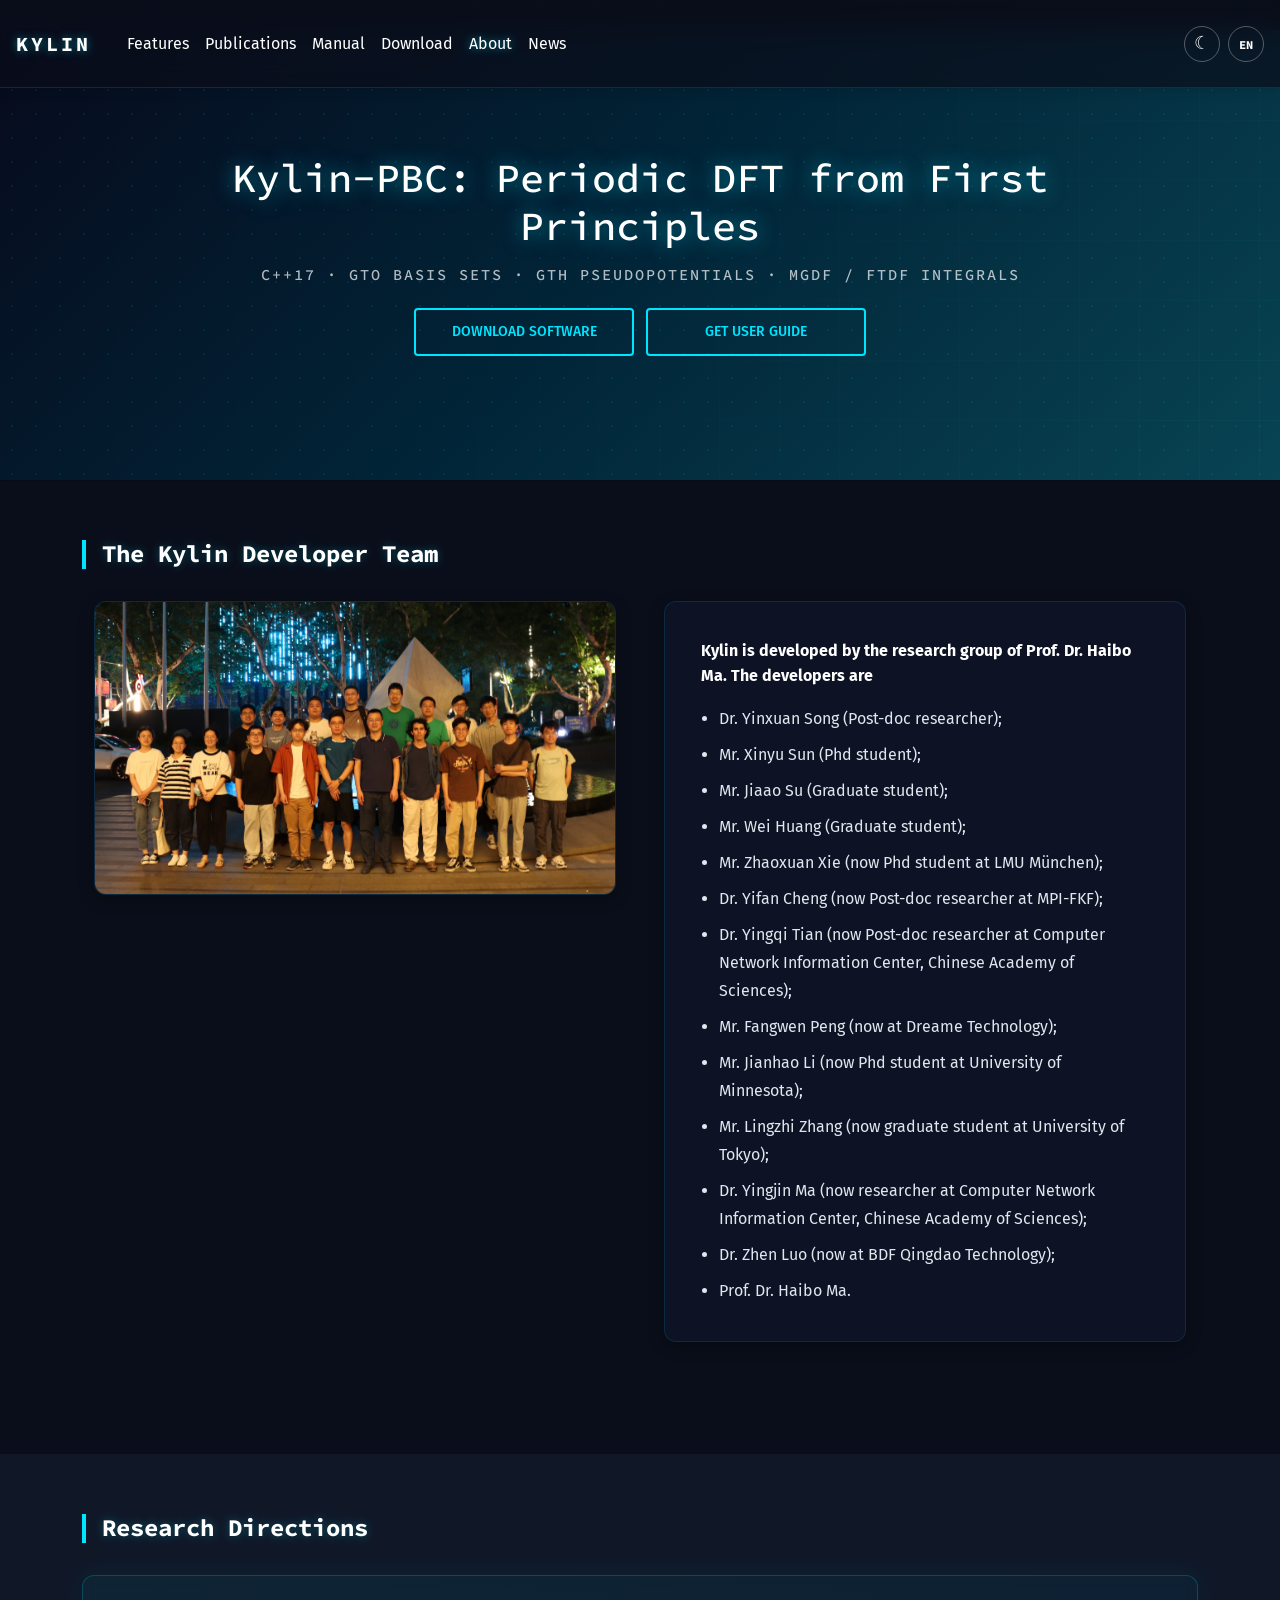
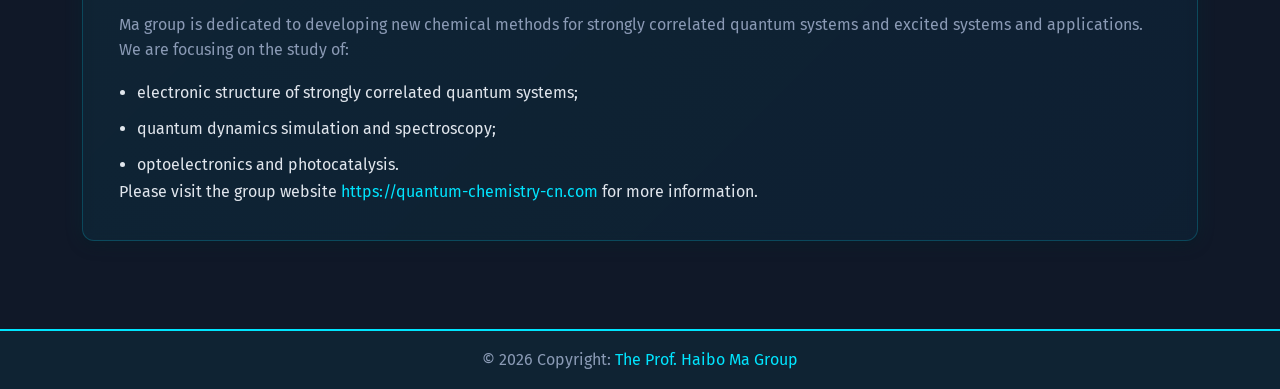
==== commit 72f6abd9: "hello" ====
--- a/about.html
+++ b/about.html
@@ -34,7 +34,7 @@
         </style>
 
         <!-- Navbar -->
-        <nav class="navbar navbar-expand-lg navbar-dark d-none d-lg-block" style="z-index: 2000;">
+        <nav class="navbar navbar-expand-lg navbar-dark" style="z-index: 2000;">
             <div class="container-fluid">
                 <!-- Navbar brand -->
                 <a class="navbar-brand nav-link" target="_blank" href="https://kylin-pbc.com">
@@ -43,7 +43,7 @@
                 <button class="navbar-toggler" type="button" data-mdb-toggle="collapse"
                     data-mdb-target="#navbarExample01" aria-controls="navbarExample01" aria-expanded="false"
                     aria-label="Toggle navigation">
-                    <i class="fas fa-bars"></i>
+                    <span class="navbar-toggler-icon" aria-hidden="true"></span>
                 </button>
                 <div class="collapse navbar-collapse" id="navbarExample01">
                     <ul class="navbar-nav me-auto mb-2 mb-lg-0">
@@ -66,8 +66,10 @@
                             <a class="nav-link" href="news.html" target="_self" data-i18n="nav.news">News</a>
                         </li>
                     </ul>
-                    <button id="theme-toggle" class="theme-toggle-btn" aria-label="Toggle theme">&#9790;</button>
-                    <button id="lang-toggle" class="lang-toggle-btn" aria-label="Toggle language">EN</button>
+                    <div class="nav-actions">
+                        <button id="theme-toggle" class="theme-toggle-btn" aria-label="Toggle theme">&#9790;</button>
+                        <button id="lang-toggle" class="lang-toggle-btn" aria-label="Toggle language">EN</button>
+                    </div>
                 </div>
             </div>
         </nav>
@@ -77,13 +79,15 @@
         <div id="intro" class="bg-image vh-100 shadow-1-strong">
             <div class="mask">
                 <div class="container d-flex align-items-center justify-content-center text-center h-100">
-                    <div class="text-white">
+                    <div class="text-white hero-content">
                         <h1 class="mb-3" data-i18n="hero.title">Kylin-PBC: Periodic DFT from First Principles</h1>
                         <h5 class="mb-4" data-i18n="hero.subtitle">C++17 &middot; GTO Basis Sets &middot; GTH Pseudopotentials &middot; MGDF / FTDF Integrals</h5>
-                        <a class="btn btn-outline-light btn-lg m-2" href="download.html" role="button" rel="nofollow"
-                            target="_self" data-i18n="hero.btn.download">Download Software</a>
-                        <a class="btn btn-outline-light btn-lg m-2" href="files/KylinManual.pdf" target="_self"
-                            role="button" data-i18n="hero.btn.manual">Get User Guide</a>
+                        <div class="hero-actions">
+                            <a class="btn btn-outline-light btn-lg m-2" href="download.html" role="button" rel="nofollow"
+                                target="_self" data-i18n="hero.btn.download">Download Software</a>
+                            <a class="btn btn-outline-light btn-lg m-2" href="files/KylinManual.pdf" target="_self"
+                                role="button" data-i18n="hero.btn.manual">Get User Guide</a>
+                        </div>
                     </div>
                 </div>
             </div>
@@ -178,8 +182,8 @@
     <!--Footer-->
     <!-- MDB -->
     <script type="text/javascript" src="js/mdb.min.js"></script>
-    <!-- Custom scripts -->
-    <script type="text/javascript" src="js/script.js"></script>
+    <!-- Mobile interactions -->
+    <script type="text/javascript" src="js/mobile-ui.js"></script>
     <!-- Theme switcher -->
     <script type="text/javascript" src="js/theme.js"></script>
     <!-- Language switcher -->
--- a/css/style.css
+++ b/css/style.css
@@ -1,11 +1,14 @@
 /* Kylin Website - Sci-Fi Theme (dark/light via theme.css) */
-@import url('https://fonts.googleapis.com/css2?family=Source+Code+Pro:wght@400;600;700&display=swap');
+@import url('https://fonts.googleapis.com/css2?family=Fira+Sans:ital,wght@0,300;0,400;0,700;1,300;1,400;1,700&family=Source+Code+Pro:wght@400;600;700&display=swap');
 
 /* ===== Global ===== */
 body {
+  font-family: 'Fira Sans', -apple-system, BlinkMacSystemFont, 'PingFang SC', 'Microsoft YaHei', 'Noto Sans SC', 'Helvetica Neue', Arial, sans-serif;
   display: flex !important;
   flex-direction: column !important;
   min-height: 100vh !important;
+  -webkit-text-size-adjust: 100%;
+  text-size-adjust: 100%;
   background-color: var(--sci-bg);
   color: var(--sci-text);
   background-image:
@@ -14,6 +17,10 @@
   background-size: 60px 60px;
 }
 
+body.mobile-nav-open {
+  overflow: hidden;
+}
+
 .text-muted {
   color: var(--sci-text-muted) !important;
 }
@@ -25,6 +32,11 @@
 a:hover {
   color: var(--sci-accent);
   text-shadow: 0 0 6px rgba(var(--sci-accent-rgb), 0.4);
+}
+
+a,
+button {
+  -webkit-tap-highlight-color: rgba(var(--sci-accent-rgb), 0.14);
 }
 
 h1, h2, h3, h4, h5, h6,
@@ -96,6 +108,11 @@
   backdrop-filter: blur(14px);
   -webkit-backdrop-filter: blur(14px);
   border-bottom: 1px solid var(--sci-navbar-border);
+  transition: background-color 0.25s ease, border-color 0.25s ease, box-shadow 0.25s ease, transform 0.25s ease;
+}
+
+.navbar.navbar-scrolled {
+  box-shadow: 0 10px 28px rgba(0, 0, 0, 0.16);
 }
 
 .navbar-brand strong {
@@ -104,7 +121,24 @@
   text-shadow: 0 0 8px rgba(var(--sci-accent-rgb), 0.5);
 }
 
+.navbar .nav-link,
+.theme-toggle-btn,
+.lang-toggle-btn,
+.navbar-toggler,
+.btn {
+  outline: none;
+}
+
+.navbar .nav-link:focus-visible,
+.theme-toggle-btn:focus-visible,
+.lang-toggle-btn:focus-visible,
+.navbar-toggler:focus-visible,
+.btn:focus-visible {
+  box-shadow: 0 0 0 0.2rem rgba(var(--sci-accent-rgb), 0.18);
+}
+
 .navbar .nav-link {
+  border-radius: 10px;
   transition: color 0.2s, text-shadow 0.2s;
 }
 
@@ -215,6 +249,15 @@
   margin-bottom: 0;
 }
 
+.year-block li {
+  line-height: 1.75;
+  margin-bottom: 0.45rem;
+}
+
+.year-block li:last-child {
+  margin-bottom: 0;
+}
+
 /* ===== Content card (download / about) ===== */
 .content-card {
   background: var(--sci-glass);
@@ -234,6 +277,23 @@
   box-shadow: 0 0 20px rgba(var(--sci-accent-rgb), 0.08), 0 4px 16px var(--sci-card-shadow);
   margin-bottom: 28px;
   backdrop-filter: blur(6px);
+}
+
+.content-card ul,
+.content-card-highlight ul {
+  padding-left: 1.15rem;
+  margin-bottom: 0;
+}
+
+.content-card li,
+.content-card-highlight li {
+  line-height: 1.75;
+  margin-bottom: 0.5rem;
+}
+
+.content-card li:last-child,
+.content-card-highlight li:last-child {
+  margin-bottom: 0;
 }
 
 /* ===== Footer ===== */
@@ -490,3 +550,239 @@
 @media (max-width: 767px) {
   .quickstart-grid { grid-template-columns: 1fr; }
 }
+
+html {
+  scroll-padding-top: 88px;
+}
+
+body {
+  overflow-x: hidden;
+}
+
+img {
+  max-width: 100%;
+  height: auto;
+}
+
+.navbar {
+  position: sticky;
+  top: 0;
+  z-index: 2000;
+}
+
+.navbar .container-fluid {
+  padding: 0.9rem 1rem;
+  gap: 0.75rem;
+}
+
+.nav-actions {
+  display: flex;
+  align-items: center;
+  gap: 8px;
+  margin-left: auto;
+}
+
+.nav-actions .theme-toggle-btn,
+.nav-actions .lang-toggle-btn {
+  margin-left: 0;
+}
+
+.hero-content {
+  max-width: 900px;
+  padding: 0 1rem;
+}
+
+.hero-actions {
+  display: flex;
+  flex-wrap: wrap;
+  justify-content: center;
+  gap: 0.75rem;
+}
+
+.hero-actions .btn {
+  min-height: 48px;
+  display: inline-flex;
+  align-items: center;
+  justify-content: center;
+  margin: 0 !important;
+  min-width: 220px;
+}
+
+@media (max-width: 991px) {
+  #intro {
+    height: auto !important;
+    min-height: 100svh;
+  }
+
+  #intro .mask,
+  #intro .container {
+    min-height: inherit;
+  }
+
+  #intro .container {
+    padding-top: 96px;
+    padding-bottom: 56px;
+  }
+
+  .hero-content {
+    padding: 0;
+  }
+
+  #intro h1 {
+    font-size: clamp(2rem, 7vw, 3rem);
+    line-height: 1.15;
+  }
+
+  #intro h5 {
+    font-size: 0.88rem;
+    line-height: 1.7;
+    letter-spacing: 1.2px;
+  }
+
+  .navbar-toggler {
+    width: 44px;
+    height: 44px;
+    padding: 0;
+    border-radius: 12px;
+    display: inline-flex;
+    align-items: center;
+    justify-content: center;
+    border-color: rgba(var(--sci-accent-rgb), 0.35);
+    box-shadow: none !important;
+  }
+
+  .navbar-toggler:focus {
+    box-shadow: 0 0 0 0.2rem rgba(var(--sci-accent-rgb), 0.18) !important;
+  }
+
+  .navbar-collapse {
+    margin-top: 0.85rem;
+    padding: 1rem;
+    max-height: calc(100svh - 88px);
+    overflow-y: auto;
+    overscroll-behavior: contain;
+    border: 1px solid var(--sci-glass-border);
+    border-radius: 14px;
+    background: rgba(8, 12, 24, 0.94);
+    box-shadow: 0 16px 40px rgba(0, 0, 0, 0.25);
+  }
+
+  [data-theme="light"] .navbar-collapse {
+    background: rgba(255, 255, 255, 0.96);
+  }
+
+  .navbar-nav {
+    gap: 0.2rem;
+  }
+
+  .navbar .nav-link {
+    display: flex;
+    align-items: center;
+    min-height: 46px;
+    padding: 0.8rem 0.85rem !important;
+    font-size: 1rem;
+  }
+
+  .navbar .nav-item.active .nav-link {
+    background: rgba(var(--sci-accent-rgb), 0.1);
+    border: 1px solid rgba(var(--sci-accent-rgb), 0.14);
+  }
+
+  .nav-actions {
+    width: 100%;
+    justify-content: flex-start;
+    margin-left: 0;
+    padding-top: 0.75rem;
+    border-top: 1px solid rgba(var(--sci-accent-rgb), 0.12);
+  }
+
+  .nav-actions .theme-toggle-btn,
+  .nav-actions .lang-toggle-btn {
+    width: 44px;
+    height: 44px;
+  }
+
+  .section-block {
+    padding: 44px 0;
+  }
+
+  .content-card,
+  .content-card-highlight,
+  .year-block {
+    padding: 24px 20px;
+  }
+
+  .feature-card {
+    padding: 24px 20px;
+  }
+
+  .tech-list li {
+    align-items: flex-start;
+  }
+
+  .feature-tag {
+    white-space: normal;
+    overflow-wrap: anywhere;
+  }
+}
+
+@media (max-width: 575px) {
+  .navbar .container-fluid,
+  .container {
+    padding-left: 18px;
+    padding-right: 18px;
+  }
+
+  #intro .container {
+    padding-top: 88px;
+    padding-bottom: 44px;
+  }
+
+  #intro h1 {
+    font-size: clamp(1.82rem, 8.2vw, 2.45rem);
+  }
+
+  #intro h5 {
+    letter-spacing: 0.8px;
+  }
+
+  .navbar-brand strong {
+    letter-spacing: 1.6px;
+    font-size: 0.94rem;
+  }
+
+  .navbar-collapse {
+    padding: 0.85rem;
+    border-radius: 12px;
+  }
+
+  .hero-actions .btn {
+    width: 100%;
+    min-width: 0;
+  }
+
+  .section-title,
+  .section-title-center {
+    font-size: 1.25rem;
+  }
+
+  .section-subtitle {
+    margin-top: -1rem;
+    margin-bottom: 1.75rem;
+  }
+
+  .code-panel pre,
+  .output-block {
+    font-size: 0.76rem;
+  }
+}
+
+@supports (padding: max(0px)) {
+  @media (max-width: 575px) {
+    .navbar .container-fluid,
+    .container {
+      padding-left: max(18px, env(safe-area-inset-left));
+      padding-right: max(18px, env(safe-area-inset-right));
+    }
+  }
+}
--- a/css/theme.css
+++ b/css/theme.css
@@ -69,6 +69,20 @@
   color: #334155 !important;
 }
 
+.navbar-toggler {
+  color: #ffffff;
+}
+
+.navbar-toggler-icon {
+  width: 1.2rem;
+  height: 1.2rem;
+  background-image: url("data:image/svg+xml,%3csvg xmlns='http://www.w3.org/2000/svg' viewBox='0 0 30 30'%3e%3cpath stroke='rgba(255,255,255,0.92)' stroke-linecap='round' stroke-miterlimit='10' stroke-width='2.2' d='M4 7h22M4 15h22M4 23h22'/%3e%3c/svg%3e");
+}
+
+.navbar.navbar-scrolled {
+  background: rgba(10, 14, 26, 0.9) !important;
+}
+
 [data-theme="light"] .navbar-brand strong {
   color: #0891B2 !important;
   text-shadow: none;
@@ -80,6 +94,18 @@
   text-shadow: none;
 }
 
+[data-theme="light"] .navbar-toggler {
+  color: #334155;
+}
+
+[data-theme="light"] .navbar-toggler-icon {
+  background-image: url("data:image/svg+xml,%3csvg xmlns='http://www.w3.org/2000/svg' viewBox='0 0 30 30'%3e%3cpath stroke='rgba(51,65,85,0.92)' stroke-linecap='round' stroke-miterlimit='10' stroke-width='2.2' d='M4 7h22M4 15h22M4 23h22'/%3e%3c/svg%3e");
+}
+
+[data-theme="light"] .navbar.navbar-scrolled {
+  background: rgba(255, 255, 255, 0.95) !important;
+}
+
 /* === Light-mode hero text remains white (over gradient) === */
 [data-theme="light"] #intro h1 {
   text-shadow: 0 2px 12px rgba(0, 0, 0, 0.3);
@@ -87,6 +113,19 @@
 
 [data-theme="light"] #intro h5 {
   color: rgba(255, 255, 255, 0.85);
+}
+
+/* === Light-mode hero buttons: softer blue for harmony === */
+[data-theme="light"] #intro .btn-outline-light {
+  border-color: #3E6287;
+  color: #3E6287;
+  border-width: 2px;
+}
+
+[data-theme="light"] #intro .btn-outline-light:hover {
+  background-color: #355879;
+  color: #ffffff;
+  box-shadow: 0 0 18px rgba(62, 98, 135, 0.32);
 }
 
 /* === Theme toggle button === */
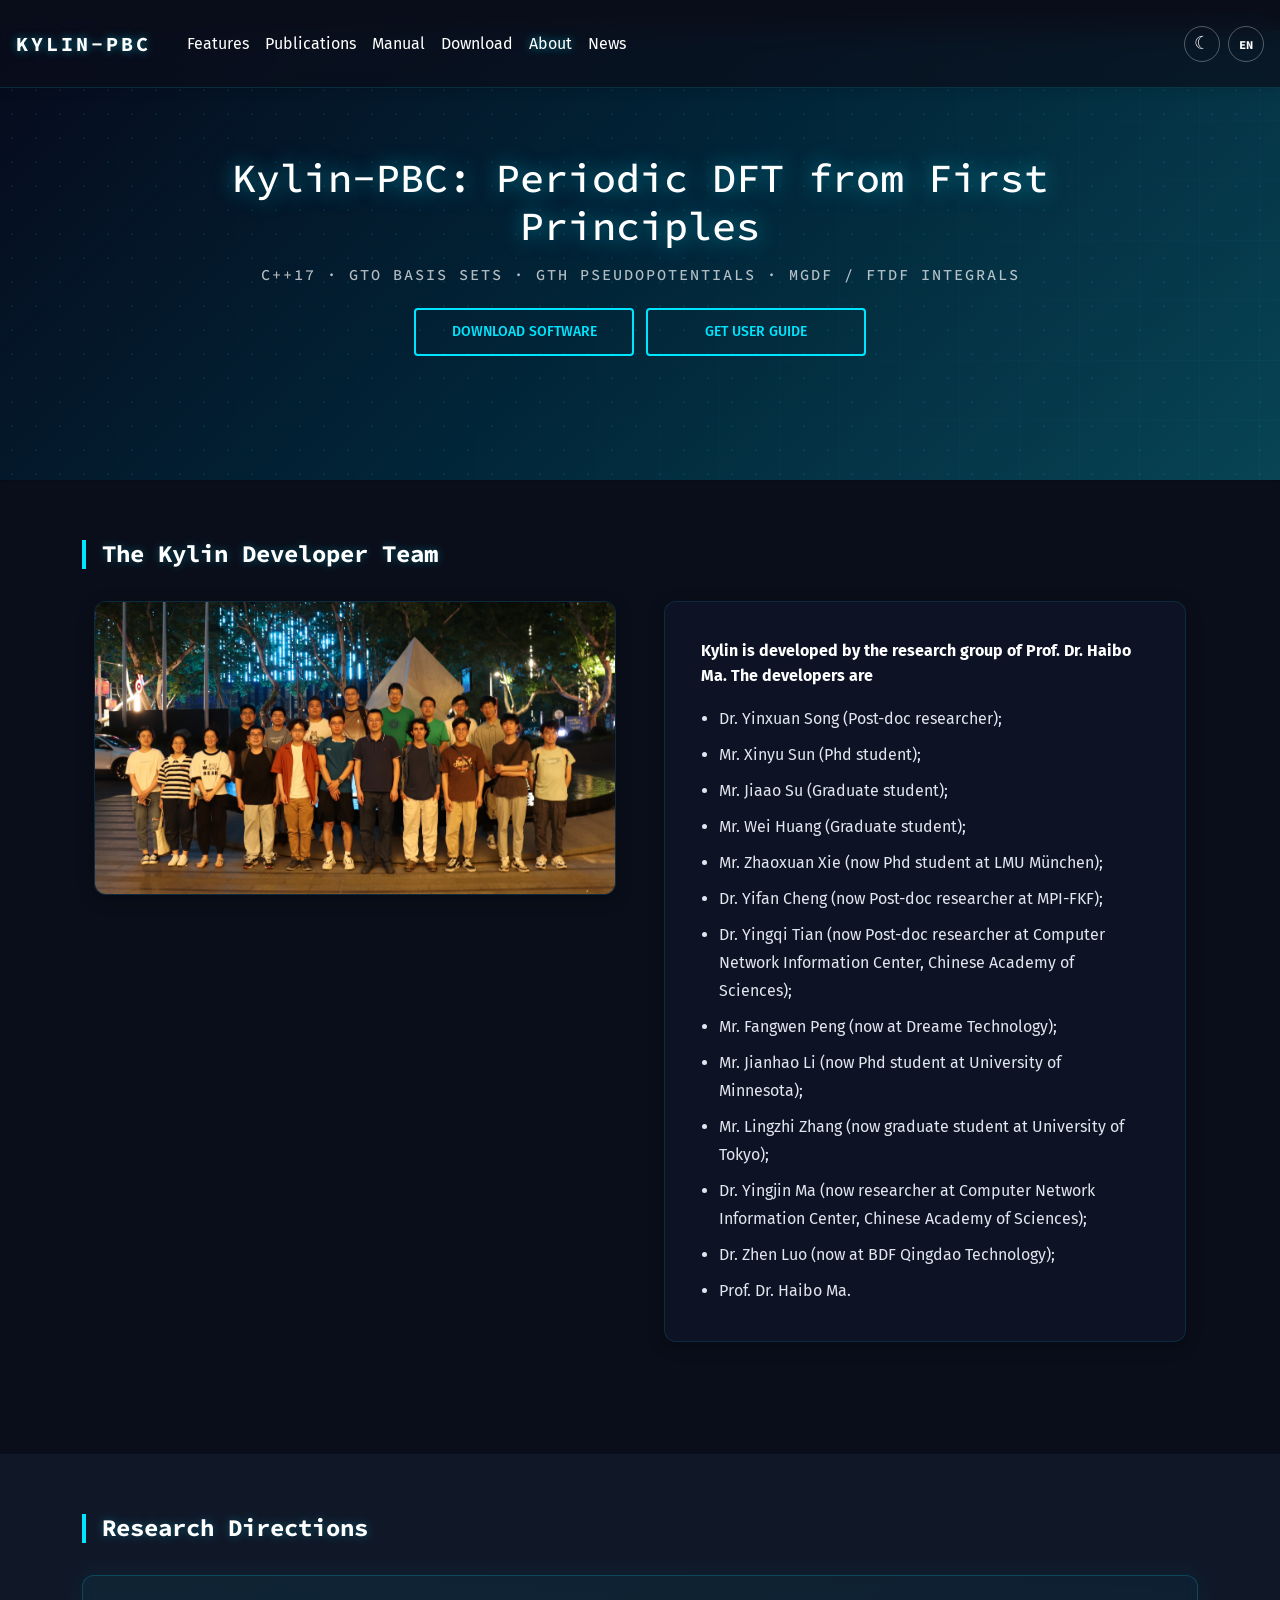
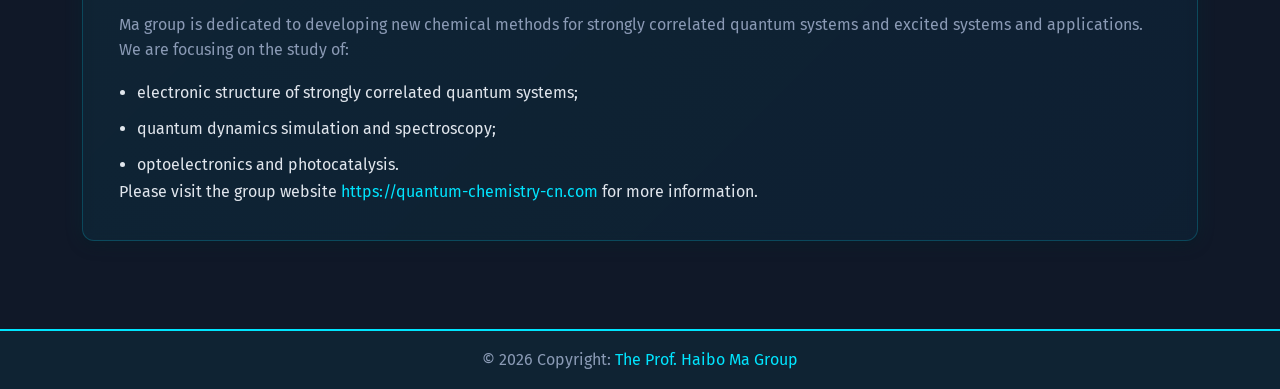
==== commit fcfb56a2: "Update mobile styles and fix CSS" ====
--- a/about.html
+++ b/about.html
@@ -38,7 +38,7 @@
             <div class="container-fluid">
                 <!-- Navbar brand -->
                 <a class="navbar-brand nav-link" target="_blank" href="https://kylin-pbc.com">
-                    <strong>Kylin</strong>
+                    <strong>Kylin-PBC</strong>
                 </a>
                 <button class="navbar-toggler" type="button" data-mdb-toggle="collapse"
                     data-mdb-target="#navbarExample01" aria-controls="navbarExample01" aria-expanded="false"
--- a/css/style.css
+++ b/css/style.css
@@ -570,9 +570,32 @@
   z-index: 2000;
 }
 
+.navbar-toggler {
+  display: none;
+}
+
+@media (max-width: 991px) {
+  .navbar-toggler {
+    display: inline-flex !important;
+  }
+}
+
 .navbar .container-fluid {
   padding: 0.9rem 1rem;
   gap: 0.75rem;
+}
+
+@media (max-width: 991px) {
+  .navbar .container-fluid {
+    padding: 0.25rem 0.75rem;
+    gap: 0.5rem;
+  }
+
+  .navbar-brand strong {
+    font-size: 0.88rem;
+    letter-spacing: 1.8px;
+    white-space: nowrap;
+  }
 }
 
 .nav-actions {
@@ -640,14 +663,13 @@
   }
 
   .navbar-toggler {
-    width: 44px;
-    height: 44px;
+    width: 40px;
+    height: 40px;
     padding: 0;
-    border-radius: 12px;
+    border-radius: 10px;
     display: inline-flex;
     align-items: center;
     justify-content: center;
-    border-color: rgba(var(--sci-accent-rgb), 0.35);
     box-shadow: none !important;
   }
 
@@ -656,15 +678,24 @@
   }
 
   .navbar-collapse {
+    display: block !important;
     margin-top: 0.85rem;
+    padding: 0 1rem;
+    max-height: 0;
+    overflow: hidden;
+    transition: max-height 0.3s ease, padding 0.3s ease;
+    border: 1px solid transparent;
+    border-radius: 14px;
+    background: rgba(8, 12, 24, 0.94);
+    box-shadow: 0 16px 40px rgba(0, 0, 0, 0.25);
+  }
+
+  .navbar-collapse.show {
     padding: 1rem;
     max-height: calc(100svh - 88px);
     overflow-y: auto;
     overscroll-behavior: contain;
-    border: 1px solid var(--sci-glass-border);
-    border-radius: 14px;
-    background: rgba(8, 12, 24, 0.94);
-    box-shadow: 0 16px 40px rgba(0, 0, 0, 0.25);
+    border-color: var(--sci-glass-border);
   }
 
   [data-theme="light"] .navbar-collapse {
@@ -748,7 +779,8 @@
 
   .navbar-brand strong {
     letter-spacing: 1.6px;
-    font-size: 0.94rem;
+    font-size: 0.82rem;
+    white-space: nowrap;
   }
 
   .navbar-collapse {
--- a/css/theme.css
+++ b/css/theme.css
@@ -70,13 +70,18 @@
 }
 
 .navbar-toggler {
-  color: #ffffff;
+  color: #b0b8c4;
+  border: 1.5px solid rgba(176, 184, 196, 0.5);
 }
 
 .navbar-toggler-icon {
-  width: 1.2rem;
-  height: 1.2rem;
-  background-image: url("data:image/svg+xml,%3csvg xmlns='http://www.w3.org/2000/svg' viewBox='0 0 30 30'%3e%3cpath stroke='rgba(255,255,255,0.92)' stroke-linecap='round' stroke-miterlimit='10' stroke-width='2.2' d='M4 7h22M4 15h22M4 23h22'/%3e%3c/svg%3e");
+  display: inline-block;
+  width: 2rem;
+  height: 2rem;
+  background-image: url("data:image/svg+xml,%3csvg xmlns='http://www.w3.org/2000/svg' viewBox='0 0 30 30'%3e%3cpath stroke='%23b0b8c4' stroke-linecap='round' stroke-miterlimit='10' stroke-width='3' d='M4 7h22M4 15h22M4 23h22'/%3e%3c/svg%3e");
+  background-repeat: no-repeat;
+  background-position: center;
+  background-size: 100%;
 }
 
 .navbar.navbar-scrolled {
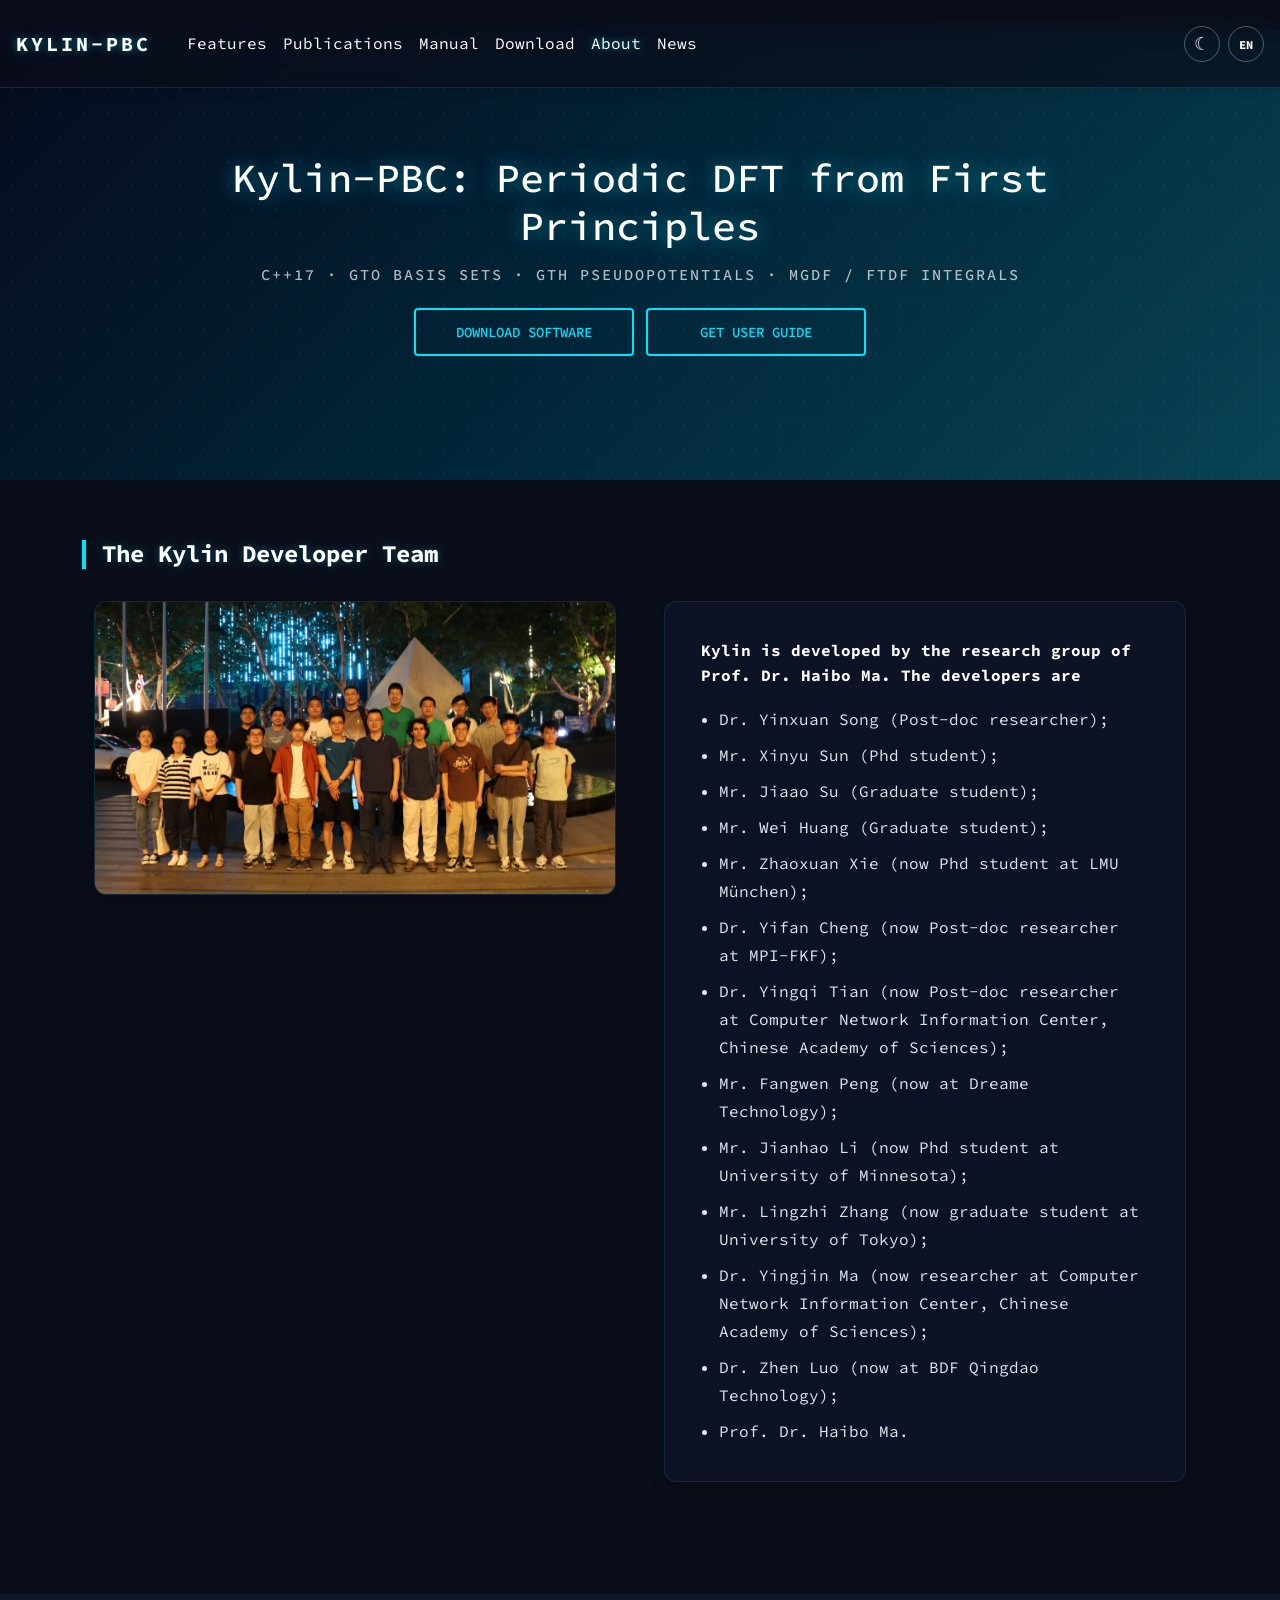
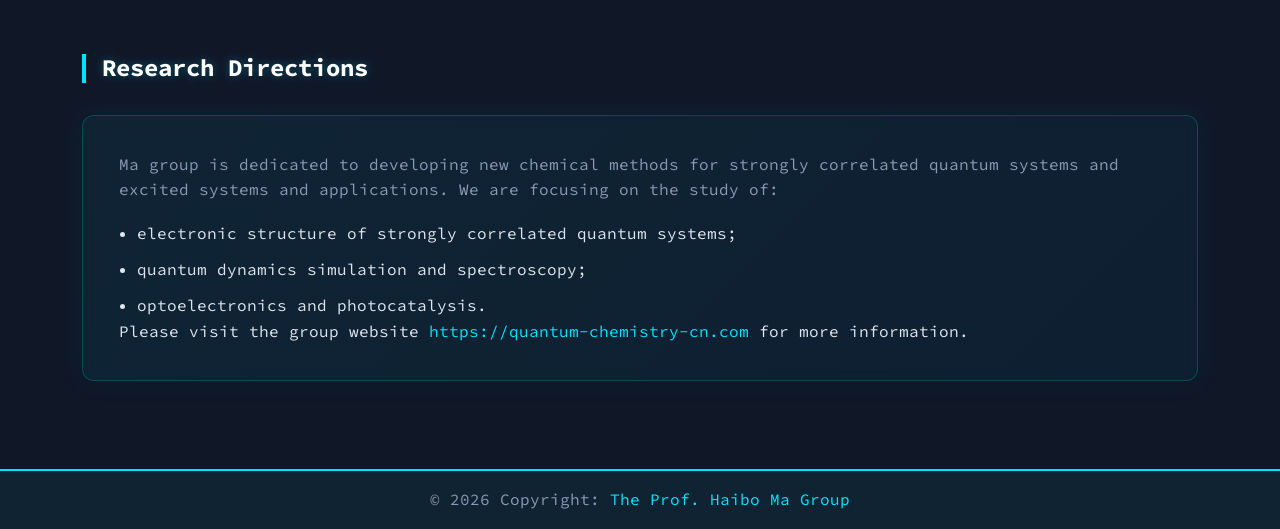
==== commit 8f7ada64: "css and html reviews" ====
--- a/about.html
+++ b/about.html
@@ -2,192 +2,169 @@
 <html lang="en">
 
 <head>
-    <meta charset="UTF-8" />
-    <meta name="viewport" content="width=device-width, initial-scale=1, shrink-to-fit=no" />
-    <meta http-equiv="x-ua-compatible" content="ie=edge" />
-    <title>Kylin-PBC: Periodic Density Functional Theory Program</title>
-    <!-- Google Fonts Roboto -->
-    <link rel="stylesheet" href="css/roboto.css" />
-    <!-- MDB -->
-    <link rel="stylesheet" href="css/mdb.min.css" />
-    <!-- Custom styles -->
-    <link rel="stylesheet" href="css/style.css" />
-    <!-- Theme switcher -->
-    <link rel="stylesheet" href="css/theme.css" />
+  <meta charset="UTF-8" />
+  <meta name="viewport" content="width=device-width, initial-scale=1, shrink-to-fit=no" />
+  <meta http-equiv="x-ua-compatible" content="ie=edge" />
+  <title>Kylin-PBC: Periodic Density Functional Theory Program</title>
+  <!-- Google Fonts Roboto -->
+  <link rel="stylesheet" href="css/roboto.css" />
+  <!-- MDB -->
+  <link rel="stylesheet" href="css/mdb.min.css" />
+  <!-- Custom styles -->
+  <link rel="stylesheet" href="css/style.css" />
+  <!-- Theme switcher -->
+  <link rel="stylesheet" href="css/theme.css" />
 </head>
 
 <body>
-    <!--Main Navigation-->
-    <header>
-        <style>
-            /* Height for devices larger than 576px */
-            @media (min-width: 992px) {
-                #intro {
-                    margin-top: -58.59px;
-                    height: 50vh !important;
-                }
-            }
+  <!-- 页头：导航栏 + Hero 横幅 -->
+  <header>
+    <!-- 顶部导航栏 -->
+    <nav class="navbar navbar-expand-lg navbar-dark">
+      <div class="container-fluid">
+        <a class="navbar-brand nav-link" target="_blank" href="https://kylin-pbc.com">
+          <strong>Kylin-PBC</strong>
+        </a>
+        <button class="navbar-toggler" type="button"
+          aria-controls="navbarExample01" aria-expanded="false" aria-label="Toggle navigation">
+          <span class="navbar-toggler-icon" aria-hidden="true"></span>
+        </button>
+        <div class="collapse navbar-collapse" id="navbarExample01">
+          <ul class="navbar-nav me-auto mb-2 mb-lg-0">
+            <li class="nav-item">
+              <a class="nav-link" href="index.html" target="_self" data-i18n="nav.features">Features</a>
+            </li>
+            <li class="nav-item">
+              <a class="nav-link" href="publications.html" target="_self" data-i18n="nav.publications">Publications</a>
+            </li>
+            <li class="nav-item">
+              <a class="nav-link" href="files/KylinManual.pdf" target="_self" data-i18n="nav.manual">Manual</a>
+            </li>
+            <li class="nav-item">
+              <a class="nav-link" href="download.html" target="_self" data-i18n="nav.download">Download</a>
+            </li>
+            <li class="nav-item active">
+              <a class="nav-link" aria-current="page" href="about.html" data-i18n="nav.about">About</a>
+            </li>
+            <li class="nav-item">
+              <a class="nav-link" href="news.html" target="_self" data-i18n="nav.news">News</a>
+            </li>
+          </ul>
+          <div class="nav-actions">
+            <button id="theme-toggle" class="theme-toggle-btn" aria-label="Toggle theme">&#9790;</button>
+            <button id="lang-toggle" class="lang-toggle-btn" aria-label="Toggle language">EN</button>
+          </div>
+        </div>
+      </div>
+    </nav>
 
-            .navbar .nav-link {
-                color: var(--sci-heading) !important;
-            }
-        </style>
+    <!-- Hero 横幅区域 -->
+    <div id="intro" class="bg-image vh-100 shadow-1-strong">
+      <div class="mask">
+        <div class="container d-flex align-items-center justify-content-center text-center h-100">
+          <div class="text-white hero-content">
+            <h1 class="mb-3" data-i18n="hero.title">Kylin-PBC: Periodic DFT from First Principles</h1>
+            <h5 class="mb-4" data-i18n="hero.subtitle">C++17 &middot; GTO Basis Sets &middot; GTH Pseudopotentials &middot; MGDF / FTDF Integrals</h5>
+            <div class="hero-actions">
+              <a class="btn btn-outline-light btn-lg m-2" href="download.html" role="button" rel="nofollow"
+                target="_self" data-i18n="hero.btn.download">Download Software</a>
+              <a class="btn btn-outline-light btn-lg m-2" href="files/KylinManual.pdf" target="_self"
+                role="button" data-i18n="hero.btn.manual">Get User Guide</a>
+            </div>
+          </div>
+        </div>
+      </div>
+    </div>
+  </header>
 
-        <!-- Navbar -->
-        <nav class="navbar navbar-expand-lg navbar-dark" style="z-index: 2000;">
-            <div class="container-fluid">
-                <!-- Navbar brand -->
-                <a class="navbar-brand nav-link" target="_blank" href="https://kylin-pbc.com">
-                    <strong>Kylin-PBC</strong>
+  <!-- 主体内容 -->
+  <main>
+    <!-- 开发团队介绍 -->
+    <section class="section-block">
+      <div class="container">
+        <h4 class="section-title" data-i18n="about.team.title">The Kylin Developer Team</h4>
+        <div class="row">
+          <div class="col-md-6 gx-5 mb-4">
+            <!-- 团队合照，去除卡片内边距以让图片撑满 -->
+            <div class="content-card p-0 overflow-hidden">
+              <div class="bg-image hover-overlay ripple" data-mdb-ripple-color="light">
+                <img src="img/group.jpg" class="img-fluid" alt="Kylin developer team group photo" />
+                <a href="#!">
+                  <div class="mask hover-overlay-mask"></div>
                 </a>
-                <button class="navbar-toggler" type="button" data-mdb-toggle="collapse"
-                    data-mdb-target="#navbarExample01" aria-controls="navbarExample01" aria-expanded="false"
-                    aria-label="Toggle navigation">
-                    <span class="navbar-toggler-icon" aria-hidden="true"></span>
-                </button>
-                <div class="collapse navbar-collapse" id="navbarExample01">
-                    <ul class="navbar-nav me-auto mb-2 mb-lg-0">
-                        <li class="nav-item">
-                            <a class="nav-link" href="index.html" target="_self" data-i18n="nav.features">Features</a>
-                        </li>
-                        <li class="nav-item">
-                            <a class="nav-link" href="publications.html" target="_self" data-i18n="nav.publications">Publications</a>
-                        </li>
-                        <li class="nav-item">
-                            <a class="nav-link" href="files/KylinManual.pdf" target="_self" data-i18n="nav.manual">Manual</a>
-                        </li>
-                        <li class="nav-item">
-                            <a class="nav-link" href="download.html" target="_self" data-i18n="nav.download">Download</a>
-                        </li>
-                        <li class="nav-item active">
-                            <a class="nav-link" aria-current="page" href="about.html" data-i18n="nav.about">About</a>
-                        </li>
-                        <li class="nav-item">
-                            <a class="nav-link" href="news.html" target="_self" data-i18n="nav.news">News</a>
-                        </li>
-                    </ul>
-                    <div class="nav-actions">
-                        <button id="theme-toggle" class="theme-toggle-btn" aria-label="Toggle theme">&#9790;</button>
-                        <button id="lang-toggle" class="lang-toggle-btn" aria-label="Toggle language">EN</button>
-                    </div>
-                </div>
+              </div>
             </div>
-        </nav>
-        <!-- Navbar -->
+          </div>
+          <div class="col-md-6 gx-5 mb-4">
+            <div class="content-card">
+              <p class="text-dark"><strong data-i18n="about.team.intro">
+                  Kylin is developed by the research group of Prof. Dr. Haibo Ma.
+                  The developers are
+                </strong></p>
+              <ul>
+                <li data-i18n="about.team.member1">Dr. Yinxuan Song (Post-doc researcher);</li>
+                <li data-i18n="about.team.member2">Mr. Xinyu Sun (Phd student);</li>
+                <li data-i18n="about.team.member3">Mr. Jiaao Su (Graduate student);</li>
+                <li data-i18n="about.team.member4">Mr. Wei Huang (Graduate student);</li>
+                <li data-i18n="about.team.member5">Mr. Zhaoxuan Xie (now Phd student at LMU München);</li>
+                <li data-i18n="about.team.member6">Dr. Yifan Cheng (now Post-doc researcher at MPI-FKF);</li>
+                <li data-i18n="about.team.member7">Dr. Yingqi Tian (now Post-doc researcher at Computer Network Information Center,
+                  Chinese Academy of Sciences);</li>
+                <li data-i18n="about.team.member8">Mr. Fangwen Peng (now at Dreame Technology);</li>
+                <li data-i18n="about.team.member9">Mr. Jianhao Li (now Phd student at University of Minnesota);</li>
+                <li data-i18n="about.team.member10">Mr. Lingzhi Zhang (now graduate student at University of Tokyo);</li>
+                <li data-i18n="about.team.member11">Dr. Yingjin Ma (now researcher at Computer Network Information Center, Chinese
+                  Academy of Sciences);</li>
+                <li data-i18n="about.team.member12">Dr. Zhen Luo (now at BDF Qingdao Technology);</li>
+                <li data-i18n="about.team.member13">Prof. Dr. Haibo Ma.</li>
+              </ul>
+            </div>
+          </div>
+        </div>
+      </div>
+    </section>
 
-        <!-- Background image -->
-        <div id="intro" class="bg-image vh-100 shadow-1-strong">
-            <div class="mask">
-                <div class="container d-flex align-items-center justify-content-center text-center h-100">
-                    <div class="text-white hero-content">
-                        <h1 class="mb-3" data-i18n="hero.title">Kylin-PBC: Periodic DFT from First Principles</h1>
-                        <h5 class="mb-4" data-i18n="hero.subtitle">C++17 &middot; GTO Basis Sets &middot; GTH Pseudopotentials &middot; MGDF / FTDF Integrals</h5>
-                        <div class="hero-actions">
-                            <a class="btn btn-outline-light btn-lg m-2" href="download.html" role="button" rel="nofollow"
-                                target="_self" data-i18n="hero.btn.download">Download Software</a>
-                            <a class="btn btn-outline-light btn-lg m-2" href="files/KylinManual.pdf" target="_self"
-                                role="button" data-i18n="hero.btn.manual">Get User Guide</a>
-                        </div>
-                    </div>
-                </div>
-            </div>
+    <!-- 研究方向 -->
+    <section class="section-block section-alt">
+      <div class="container">
+        <h4 class="section-title" data-i18n="about.research.title">Research Directions</h4>
+        <div class="content-card-highlight">
+          <p class="text-muted" data-i18n="about.research.desc">
+            Ma group is dedicated to developing new chemical methods for strongly correlated quantum
+            systems and excited systems and applications.
+            We are focusing on the study of:
+          </p>
+          <ul>
+            <li data-i18n="about.research.item1">electronic structure of strongly correlated quantum systems;</li>
+            <li data-i18n="about.research.item2">quantum dynamics simulation and spectroscopy;</li>
+            <li data-i18n="about.research.item3">optoelectronics and photocatalysis.</li>
+          </ul>
+          <p class="text-dark mb-0" data-i18n-html="about.research.visit">
+            Please visit the group website
+            <a href="https://quantum-chemistry-cn.com">https://quantum-chemistry-cn.com</a>
+            for more information.
+          </p>
         </div>
-        <!-- Background image -->
-    </header>
-    <!--Main Navigation-->
+      </div>
+    </section>
+  </main>
 
-    <!--Main layout-->
-    <main>
-        <!--Section: Team-->
-        <section class="section-block">
-            <div class="container">
-                <h4 class="section-title" data-i18n="about.team.title">The Kylin Developer Team</h4>
-                <div class="row">
-                    <div class="col-md-6 gx-5 mb-4">
-                        <div class="content-card" style="padding: 0; overflow: hidden;">
-                            <div class="bg-image hover-overlay ripple" data-mdb-ripple-color="light">
-                                <img src="img/group.jpg" class="img-fluid" />
-                                <a href="#!">
-                                    <div class="mask" style="background-color: rgba(251, 251, 251, 0.15);"></div>
-                                </a>
-                            </div>
-                        </div>
-                    </div>
-                    <div class="col-md-6 gx-5 mb-4">
-                        <div class="content-card">
-                            <p class="text-dark"><strong data-i18n="about.team.intro">
-                                    Kylin is developed by the research group of Prof. Dr. Haibo Ma.
-                                    The developers are
-                                </strong></p>
-                            <ul>
-                                <li data-i18n="about.team.member1">Dr. Yinxuan Song (Post-doc researcher);</li>
-                                <li data-i18n="about.team.member2">Mr. Xinyu Sun (Phd student);</li>
-                                <li data-i18n="about.team.member3">Mr. Jiaao Su (Graduate student);</li>
-                                <li data-i18n="about.team.member4">Mr. Wei Huang (Graduate student);</li>
-                                <li data-i18n="about.team.member5">Mr. Zhaoxuan Xie (now Phd student at LMU München);</li>
-                                <li data-i18n="about.team.member6">Dr. Yifan Cheng (now Post-doc researcher at MPI-FKF);</li>
-                                <li data-i18n="about.team.member7">Dr. Yingqi Tian (now Post-doc researcher at Computer Network Information Center,
-                                    Chinese Academy of Sciences);</li>
-                                <li data-i18n="about.team.member8">Mr. Fangwen Peng (now at Dreame Technology);</li>
-                                <li data-i18n="about.team.member9">Mr. Jianhao Li (now Phd student at University of Minnesota);</li>
-                                <li data-i18n="about.team.member10">Mr. Lingzhi Zhang (now graduate student at University of Tokyo);</li>
-                                <li data-i18n="about.team.member11">Dr. Yingjin Ma (now researcher at Computer Network Information Center, Chinese
-                                    Academy of Sciences);</li>
-                                <li data-i18n="about.team.member12">Dr. Zhen Luo (now at BDF Qingdao Technology);</li>
-                                <li data-i18n="about.team.member13">Prof. Dr. Haibo Ma.</li>
-                            </ul>
-                        </div>
-                    </div>
-                </div>
-            </div>
-        </section>
-        <!--Section: Team-->
+  <!-- 页脚：版权信息 -->
+  <footer class="text-lg-start">
+    <div class="text-center p-3" data-i18n-html="footer.copyright">
+      © 2026 Copyright:
+      <a href="https://quantum-chemistry-cn.com">The Prof. Haibo Ma Group</a>
+    </div>
+  </footer>
 
-        <!--Section: Research-->
-        <section class="section-block section-alt">
-            <div class="container">
-                <h4 class="section-title" data-i18n="about.research.title">Research Directions</h4>
-                <div class="content-card-highlight">
-                    <p class="text-muted" data-i18n="about.research.desc">
-                        Ma group is dedicated to developing new chemical methods for strongly correlated quantum
-                        systems and excited systems and applications.
-                        We are focusing on the study of:
-                    </p>
-                    <ul>
-                        <li data-i18n="about.research.item1">electronic structure of strongly correlated quantum systems;</li>
-                        <li data-i18n="about.research.item2">quantum dynamics simulation and spectroscopy;</li>
-                        <li data-i18n="about.research.item3">optoelectronics and photocatalysis.</li>
-                    </ul>
-                    <p class="text-dark mb-0" data-i18n-html="about.research.visit">
-                        Please visit the group website
-                        <a href="https://quantum-chemistry-cn.com">https://quantum-chemistry-cn.com</a>
-                        for more information.
-                    </p>
-                </div>
-            </div>
-        </section>
-        <!--Section: Research-->
-    </main>
-    <!--Main layout-->
-
-    <!--Footer-->
-    <footer class="text-lg-start">
-        <!-- Copyright -->
-        <div class="text-center p-3" data-i18n-html="footer.copyright">
-            © 2026 Copyright:
-            <a href="https://quantum-chemistry-cn.com">The Prof. Haibo Ma Group</a>
-        </div>
-        <!-- Copyright -->
-    </footer>
-    <!--Footer-->
-    <!-- MDB -->
-    <script type="text/javascript" src="js/mdb.min.js"></script>
-    <!-- Mobile interactions -->
-    <script type="text/javascript" src="js/mobile-ui.js"></script>
-    <!-- Theme switcher -->
-    <script type="text/javascript" src="js/theme.js"></script>
-    <!-- Language switcher -->
-    <script type="text/javascript" src="js/i18n.js"></script>
+  <!-- MDB -->
+  <script type="text/javascript" src="js/mdb.min.js"></script>
+  <!-- 移动端交互（折叠导航等） -->
+  <script type="text/javascript" src="js/mobile-ui.js"></script>
+  <!-- 主题切换（亮/暗模式） -->
+  <script type="text/javascript" src="js/theme.js"></script>
+  <!-- 多语言切换 -->
+  <script type="text/javascript" src="js/i18n.js"></script>
 </body>
 
 </html>
--- a/css/style.css
+++ b/css/style.css
@@ -3,7 +3,7 @@
 
 /* ===== Global ===== */
 body {
-  font-family: 'Fira Sans', -apple-system, BlinkMacSystemFont, 'PingFang SC', 'Microsoft YaHei', 'Noto Sans SC', 'Helvetica Neue', Arial, sans-serif;
+  font-family: 'Source Code Pro', 'Roboto Mono', monospace, 'PingFang SC', 'Microsoft YaHei', 'Noto Sans SC', 'Helvetica Neue', Arial, sans-serif;
   display: flex !important;
   flex-direction: column !important;
   min-height: 100vh !important;
@@ -81,6 +81,14 @@
   font-size: 0.95rem;
 }
 
+/* 桌面端：hero 区域高度覆写（原各页面内联 <style> 中的共用规则） */
+@media (min-width: 992px) {
+  #intro {
+    margin-top: -58.59px;
+    height: 50vh !important;
+  }
+}
+
 /* ===== Buttons ===== */
 .btn-outline-light {
   border-color: var(--sci-accent);
@@ -138,6 +146,7 @@
 }
 
 .navbar .nav-link {
+  color: var(--sci-heading) !important;
   border-radius: 10px;
   transition: color 0.2s, text-shadow 0.2s;
 }
@@ -198,6 +207,11 @@
 @keyframes glow-pulse {
   0%, 100% { box-shadow: 0 0 6px rgba(var(--sci-accent-rgb), 0.4); }
   50%      { box-shadow: 0 0 16px rgba(var(--sci-accent-rgb), 0.8); }
+}
+
+/* ===== Logo 悬停遮罩（MDB hover-overlay 配合使用） ===== */
+.hover-overlay-mask {
+  background-color: rgba(251, 251, 251, 0.15);
 }
 
 /* ===== Cards ===== */
@@ -540,7 +554,11 @@
   flex-shrink: 0;
 }
 
-/* ===== Quick-start two-column ===== */
+/* ===== Quick Start 区块 ===== */
+.quickstart-desc {
+  margin-bottom: 2rem;
+}
+
 .quickstart-grid {
   display: grid;
   grid-template-columns: 1fr 1fr;
@@ -587,13 +605,13 @@
 
 @media (max-width: 991px) {
   .navbar .container-fluid {
-    padding: 0.25rem 0.75rem;
-    gap: 0.5rem;
+    padding: 0.15rem 0.75rem;
+    gap: 0.4rem;
   }
 
   .navbar-brand strong {
     font-size: 0.88rem;
-    letter-spacing: 1.8px;
+    letter-spacing: 1.5px;
     white-space: nowrap;
   }
 }
@@ -663,36 +681,42 @@
   }
 
   .navbar-toggler {
-    width: 40px;
-    height: 40px;
+    width: 36px;
+    height: 36px;
     padding: 0;
-    border-radius: 10px;
+    border-radius: 8px;
     display: inline-flex;
     align-items: center;
     justify-content: center;
     box-shadow: none !important;
+    flex-shrink: 0;
   }
 
   .navbar-toggler:focus {
     box-shadow: 0 0 0 0.2rem rgba(var(--sci-accent-rgb), 0.18) !important;
   }
 
+  .navbar-toggler-icon {
+    width: 1.4rem;
+    height: 1.4rem;
+  }
+
   .navbar-collapse {
     display: block !important;
-    margin-top: 0.85rem;
-    padding: 0 1rem;
+    margin-top: 0.5rem;
+    padding: 0;
     max-height: 0;
     overflow: hidden;
     transition: max-height 0.3s ease, padding 0.3s ease;
     border: 1px solid transparent;
-    border-radius: 14px;
+    border-radius: 12px;
     background: rgba(8, 12, 24, 0.94);
-    box-shadow: 0 16px 40px rgba(0, 0, 0, 0.25);
+    box-shadow: 0 12px 32px rgba(0, 0, 0, 0.25);
   }
 
   .navbar-collapse.show {
-    padding: 1rem;
-    max-height: calc(100svh - 88px);
+    padding: 0.6rem 0.65rem;
+    max-height: calc(100svh - 60px);
     overflow-y: auto;
     overscroll-behavior: contain;
     border-color: var(--sci-glass-border);
@@ -703,15 +727,16 @@
   }
 
   .navbar-nav {
-    gap: 0.2rem;
+    gap: 0.15rem;
   }
 
   .navbar .nav-link {
     display: flex;
     align-items: center;
-    min-height: 46px;
-    padding: 0.8rem 0.85rem !important;
-    font-size: 1rem;
+    min-height: 40px;
+    padding: 0.55rem 0.75rem !important;
+    font-size: 0.92rem;
+    border-radius: 8px;
   }
 
   .navbar .nav-item.active .nav-link {
@@ -723,14 +748,14 @@
     width: 100%;
     justify-content: flex-start;
     margin-left: 0;
-    padding-top: 0.75rem;
+    padding-top: 0.5rem;
     border-top: 1px solid rgba(var(--sci-accent-rgb), 0.12);
   }
 
   .nav-actions .theme-toggle-btn,
   .nav-actions .lang-toggle-btn {
-    width: 44px;
-    height: 44px;
+    width: 38px;
+    height: 38px;
   }
 
   .section-block {
@@ -778,14 +803,13 @@
   }
 
   .navbar-brand strong {
-    letter-spacing: 1.6px;
-    font-size: 0.82rem;
+    letter-spacing: 1.2px;
+    font-size: 0.8rem;
     white-space: nowrap;
   }
 
   .navbar-collapse {
-    padding: 0.85rem;
-    border-radius: 12px;
+    border-radius: 10px;
   }
 
   .hero-actions .btn {
--- a/css/theme.css
+++ b/css/theme.css
@@ -1,4 +1,4 @@
-/* === Theme Variables === */
+/* ── 主题变量：暗色（默认） ── */
 
 :root,
 [data-theme="dark"] {
@@ -30,6 +30,8 @@
   --sci-scrollbar-hover: rgba(0, 229, 255, 0.4);
 }
 
+/* ── 主题变量：亮色 ── */
+
 [data-theme="light"] {
   --sci-bg: #F4F7FA;
   --sci-bg-light: #E8EDF2;
@@ -59,15 +61,13 @@
   --sci-scrollbar-hover: rgba(8, 145, 178, 0.45);
 }
 
-/* === Smooth transition === */
+/* ── 全局过渡：主题切换时背景/文字颜色平滑渐变 ── */
+
 html {
   transition: background-color 0.3s ease, color 0.3s ease;
 }
 
-/* === Light-mode navbar text fix === */
-[data-theme="light"] .navbar .nav-link {
-  color: #334155 !important;
-}
+/* ── 导航栏：汉堡按钮（移动端折叠触发器） ── */
 
 .navbar-toggler {
   color: #b0b8c4;
@@ -84,8 +84,19 @@
   background-size: 100%;
 }
 
+/* 深色模式：汉堡图标反色变亮 */
+[data-theme="dark"] .navbar-toggler-icon {
+  filter: invert(1) brightness(80%);
+}
+
 .navbar.navbar-scrolled {
   background: rgba(10, 14, 26, 0.9) !important;
+}
+
+/* ── 导航栏：亮色模式覆盖 ── */
+
+[data-theme="light"] .navbar .nav-link {
+  color: #334155 !important;
 }
 
 [data-theme="light"] .navbar-brand strong {
@@ -101,6 +112,7 @@
 
 [data-theme="light"] .navbar-toggler {
   color: #334155;
+  border-color: rgba(51, 65, 85, 0.4);
 }
 
 [data-theme="light"] .navbar-toggler-icon {
@@ -111,7 +123,8 @@
   background: rgba(255, 255, 255, 0.95) !important;
 }
 
-/* === Light-mode hero text remains white (over gradient) === */
+/* ── Hero 区域：亮色模式覆盖 ── */
+
 [data-theme="light"] #intro h1 {
   text-shadow: 0 2px 12px rgba(0, 0, 0, 0.3);
 }
@@ -120,7 +133,6 @@
   color: rgba(255, 255, 255, 0.85);
 }
 
-/* === Light-mode hero buttons: softer blue for harmony === */
 [data-theme="light"] #intro .btn-outline-light {
   border-color: #3E6287;
   color: #3E6287;
@@ -133,41 +145,9 @@
   box-shadow: 0 0 18px rgba(62, 98, 135, 0.32);
 }
 
-/* === Theme toggle button === */
-.theme-toggle-btn {
-  background: transparent;
-  border: 1px solid rgba(255, 255, 255, 0.3);
-  color: #fff;
-  border-radius: 50%;
-  width: 36px;
-  height: 36px;
-  cursor: pointer;
-  display: flex;
-  align-items: center;
-  justify-content: center;
-  transition: all 0.3s ease;
-  font-size: 1.1rem;
-  margin-left: 12px;
-  flex-shrink: 0;
-}
-
-.theme-toggle-btn:hover {
-  border-color: var(--sci-accent);
-  color: var(--sci-accent);
-  box-shadow: 0 0 10px rgba(var(--sci-accent-rgb), 0.3);
-}
-
-[data-theme="light"] .theme-toggle-btn {
-  border-color: rgba(8, 145, 178, 0.3);
-  color: #334155;
-}
-
-[data-theme="light"] .theme-toggle-btn:hover {
-  border-color: #0891B2;
-  color: #0891B2;
-}
-
-/* === Language toggle button === */
+/* ── 主题 / 语言切换按钮：共用基础样式 ── */
+
+.theme-toggle-btn,
 .lang-toggle-btn {
   background: transparent;
   border: 1px solid rgba(255, 255, 255, 0.3);
@@ -180,25 +160,49 @@
   align-items: center;
   justify-content: center;
   transition: all 0.3s ease;
+  flex-shrink: 0;
+}
+
+/* 主题切换按钮：差异属性 */
+.theme-toggle-btn {
+  font-size: 1.1rem;
+  margin-left: 12px;
+}
+
+/* 语言切换按钮：差异属性 */
+.lang-toggle-btn {
   font-family: 'Source Code Pro', monospace;
   font-size: 0.75rem;
   font-weight: 700;
   margin-left: 8px;
-  flex-shrink: 0;
-}
-
+}
+
+.theme-toggle-btn:hover,
 .lang-toggle-btn:hover {
   border-color: var(--sci-accent);
   color: var(--sci-accent);
   box-shadow: 0 0 10px rgba(var(--sci-accent-rgb), 0.3);
 }
 
+[data-theme="light"] .theme-toggle-btn,
 [data-theme="light"] .lang-toggle-btn {
   border-color: rgba(8, 145, 178, 0.3);
   color: #334155;
 }
 
+[data-theme="light"] .theme-toggle-btn:hover,
 [data-theme="light"] .lang-toggle-btn:hover {
   border-color: #0891B2;
   color: #0891B2;
 }
+
+/* ── 移动端：导航栏展开时高度自适应 ── */
+
+@media (max-width: 991px) {
+  .navbar-collapse {
+    max-height: none !important;
+    height: auto !important;
+    overflow-y: visible !important;
+    padding-bottom: 20px !important;
+  }
+}
